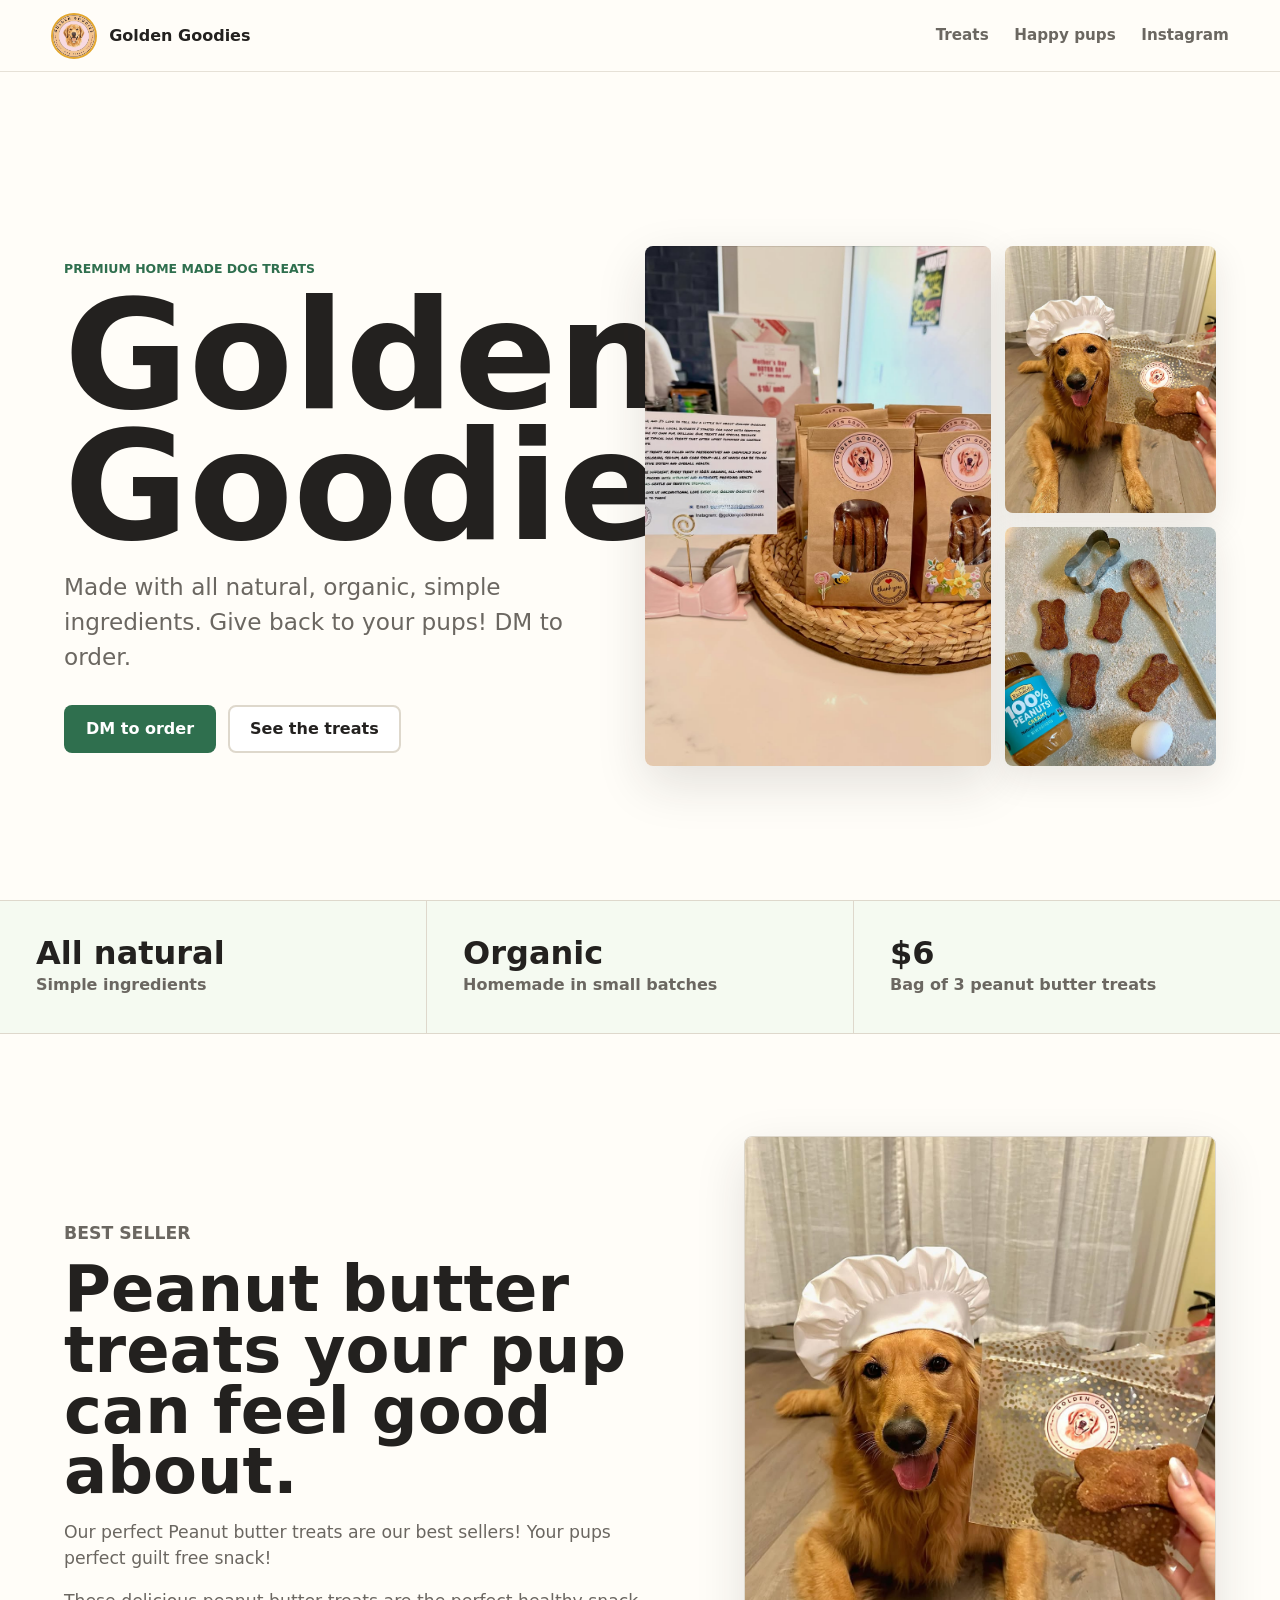
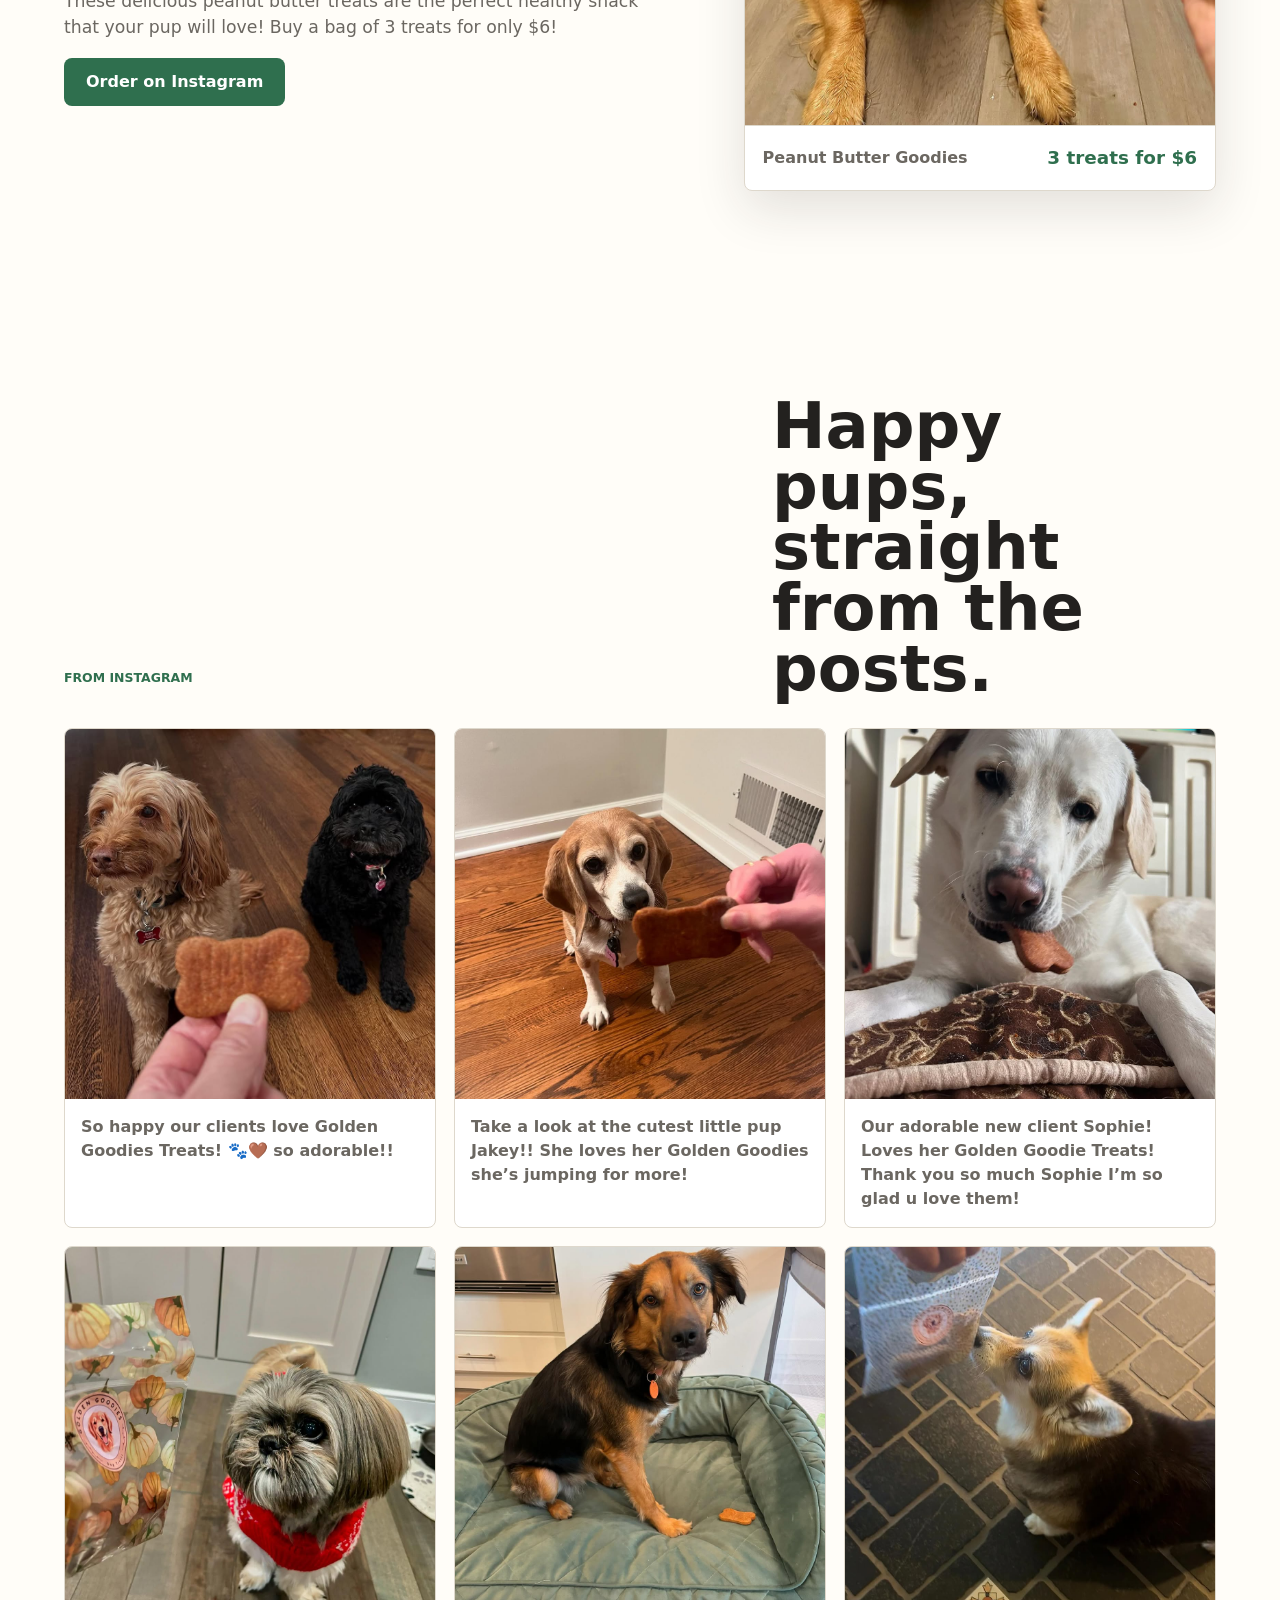
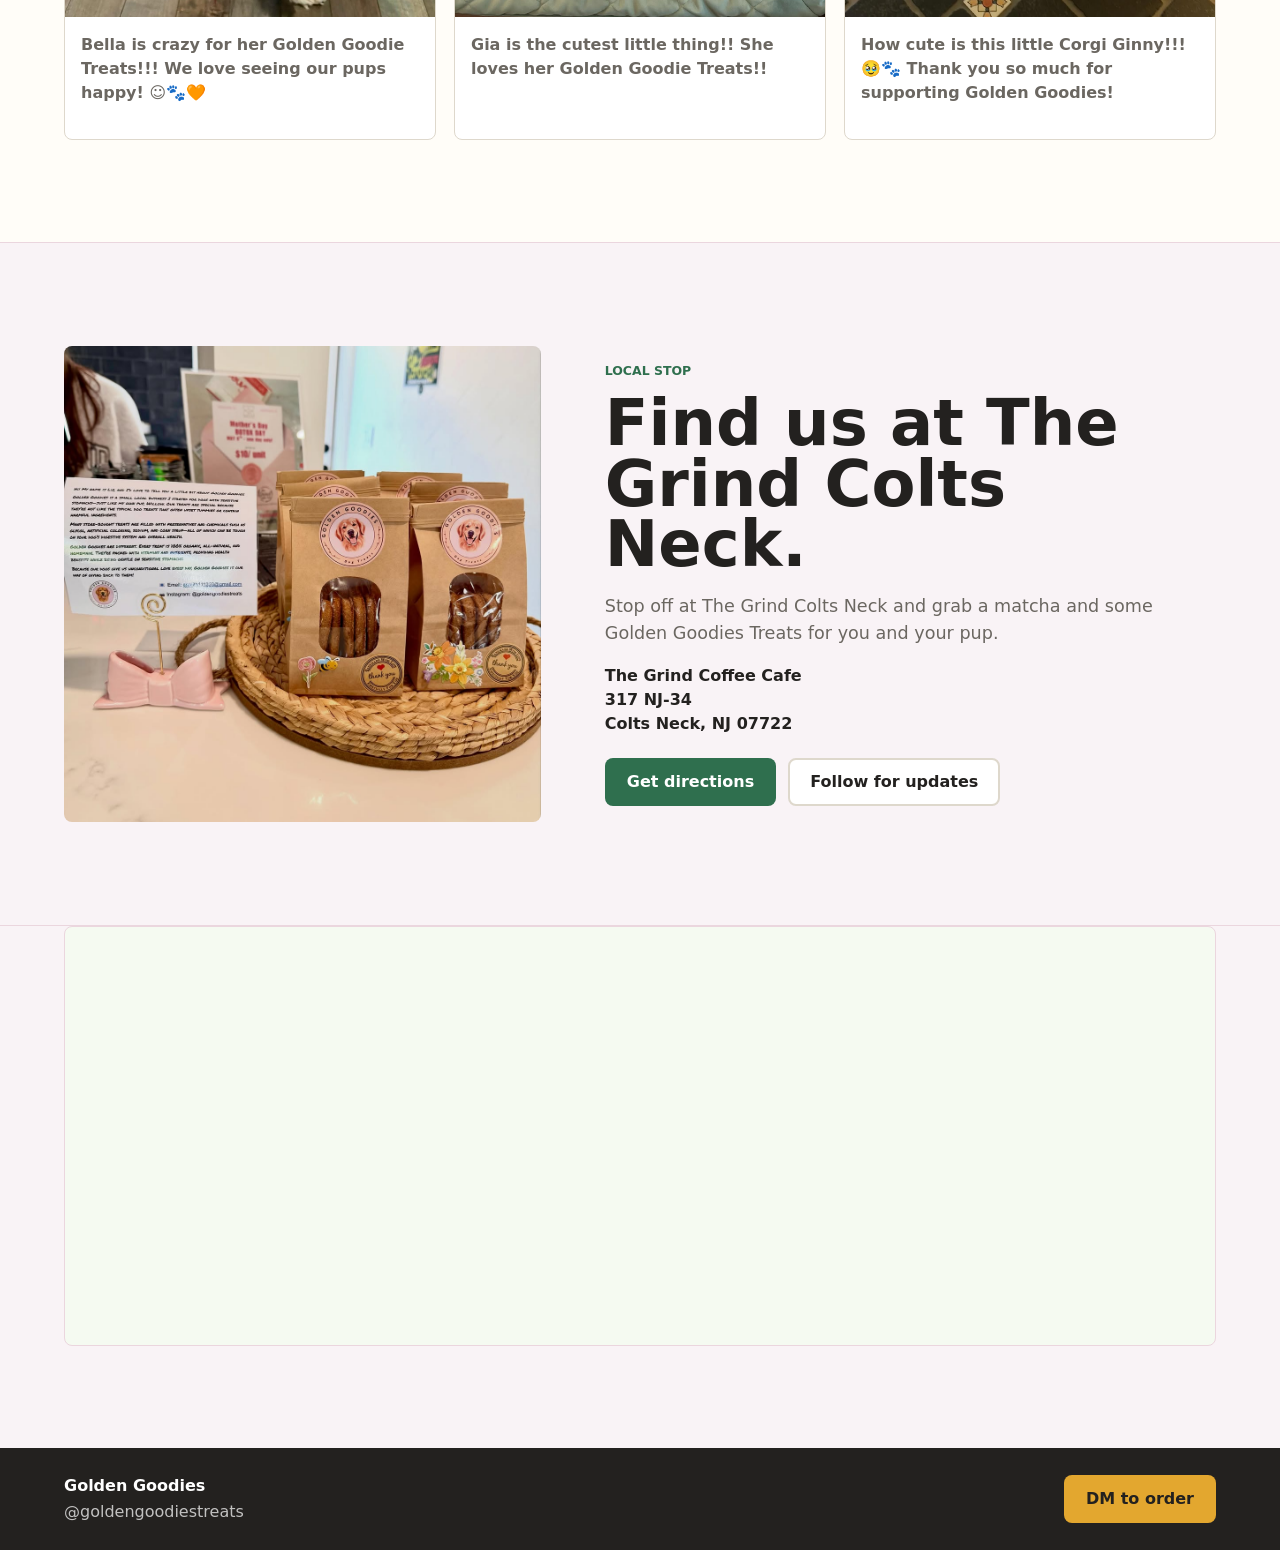
==== index.html @ 9c331c98 "Build Golden Goodies site" ====
<!doctype html>
<html lang="en">
  <head>
    <meta charset="utf-8">
    <meta name="viewport" content="width=device-width, initial-scale=1">
    <title>Golden Goodies Treats | Homemade Organic Dog Treats in Colts Neck, NJ</title>
    <meta
      name="description"
      content="Golden Goodies Treats makes premium homemade dog treats with all natural, organic, simple ingredients. Find peanut butter treats at The Grind Colts Neck or DM on Instagram to order."
    >
    <meta name="keywords" content="Golden Goodies Treats, dog treats Colts Neck, homemade dog treats, organic dog treats, peanut butter dog treats, all natural dog treats, The Grind Colts Neck">
    <meta name="author" content="Golden Goodies Treats">
    <meta name="robots" content="index, follow">
    <meta name="theme-color" content="#2f6f4e">
    <meta name="format-detection" content="telephone=no">
    <meta name="geo.region" content="US-NJ">
    <meta name="geo.placename" content="Colts Neck">
    <meta name="geo.position" content="40.2868;-74.1724">
    <meta name="ICBM" content="40.2868, -74.1724">
    <link rel="canonical" href="https://goldengoodiestreats.com/">
    <link rel="icon" href="assets/profile.jpg" type="image/jpeg">
    <link rel="apple-touch-icon" href="assets/profile.jpg">
    <link rel="manifest" href="site.webmanifest">
    <meta property="og:site_name" content="Golden Goodies Treats">
    <meta property="og:title" content="Golden Goodies Treats | Homemade Organic Dog Treats">
    <meta property="og:description" content="Premium homemade dog treats made with all natural, organic, simple ingredients. Available at The Grind Colts Neck and by Instagram DM.">
    <meta property="og:type" content="website">
    <meta property="og:url" content="https://goldengoodiestreats.com/">
    <meta property="og:image" content="https://goldengoodiestreats.com/assets/DYFASygjh98.jpg">
    <meta property="og:image:alt" content="Golden Goodies Treats at The Grind Colts Neck">
    <meta property="og:locale" content="en_US">
    <meta name="twitter:card" content="summary_large_image">
    <meta name="twitter:title" content="Golden Goodies Treats | Homemade Organic Dog Treats">
    <meta name="twitter:description" content="All natural homemade dog treats in Colts Neck, NJ. DM on Instagram to order.">
    <meta name="twitter:image" content="https://goldengoodiestreats.com/assets/DYFASygjh98.jpg">
    <meta name="twitter:image:alt" content="Golden Goodies Treats at The Grind Colts Neck">
    <link rel="preload" as="image" href="assets/DYFASygjh98.jpg">
    <link rel="stylesheet" href="styles.css">
    <script type="application/ld+json">
      {
        "@context": "https://schema.org",
        "@type": "Organization",
        "name": "Golden Goodies Treats",
        "alternateName": "Golden Goodies",
        "url": "https://goldengoodiestreats.com/",
        "logo": "https://goldengoodiestreats.com/assets/profile.jpg",
        "image": "https://goldengoodiestreats.com/assets/DYFASygjh98.jpg",
        "sameAs": [
          "https://www.instagram.com/goldengoodiestreats/"
        ],
        "description": "Premium homemade dog treats made with all natural, organic, simple ingredients.",
        "areaServed": {
          "@type": "Place",
          "name": "Colts Neck, New Jersey"
        },
        "makesOffer": {
          "@type": "Offer",
          "name": "Peanut Butter Goodies",
          "price": "6.00",
          "priceCurrency": "USD",
          "availability": "https://schema.org/InStock",
          "url": "https://www.instagram.com/goldengoodiestreats/",
          "itemOffered": {
            "@type": "Product",
            "name": "Peanut Butter Dog Treats",
            "description": "A bag of 3 homemade peanut butter dog treats.",
            "image": "https://goldengoodiestreats.com/assets/C_zQAcyOlPa.jpg",
            "brand": {
              "@type": "Brand",
              "name": "Golden Goodies Treats"
            }
          },
          "availableAtOrFrom": {
            "@type": "Place",
            "name": "The Grind Coffee Cafe",
            "address": {
              "@type": "PostalAddress",
              "streetAddress": "317 NJ-34",
              "addressLocality": "Colts Neck",
              "addressRegion": "NJ",
              "postalCode": "07722",
              "addressCountry": "US"
            }
          }
        }
      }
    </script>
  </head>
  <body>
    <header class="site-header" aria-label="Golden Goodies navigation">
      <a class="brand" href="#top" aria-label="Golden Goodies home">
        <img src="assets/profile.jpg" alt="Golden Goodies logo">
        <span>Golden Goodies</span>
      </a>
      <nav>
        <a href="#treats">Treats</a>
        <a href="#happy-pups">Happy pups</a>
        <a href="https://www.instagram.com/goldengoodiestreats/" target="_blank" rel="noopener">Instagram</a>
      </nav>
    </header>

    <main id="top">
      <section class="hero" aria-labelledby="hero-title">
        <div class="hero-copy">
          <p class="eyebrow">Premium Home Made Dog Treats</p>
          <h1 id="hero-title">Golden Goodies</h1>
          <p class="lead">
            Made with all natural, organic, simple ingredients. Give back to your pups! DM to order.
          </p>
          <div class="actions">
            <a class="button primary" href="https://ig.me/m/goldengoodiestreats" target="_blank" rel="noopener">
              DM to order
            </a>
            <a class="button secondary" href="#treats">See the treats</a>
          </div>
        </div>

        <div class="hero-media" aria-label="Golden Goodies treat photos">
          <img class="hero-main" src="assets/DYFASygjh98.jpg" alt="Golden Goodies treats at The Grind in Colts Neck">
          <div class="hero-stack">
            <img src="assets/C_zQAcyOlPa.jpg" alt="Peanut butter Golden Goodies treats in a bag">
            <img src="assets/C_0sTh5uCFX.jpg" alt="Golden Goodies peanut butter treats">
          </div>
        </div>
      </section>

      <section class="intro-band" aria-label="Golden Goodies highlights">
        <div>
          <strong>All natural</strong>
          <span>Simple ingredients</span>
        </div>
        <div>
          <strong>Organic</strong>
          <span>Homemade in small batches</span>
        </div>
        <div>
          <strong>$6</strong>
          <span>Bag of 3 peanut butter treats</span>
        </div>
      </section>

      <section class="section split" id="treats" aria-labelledby="treats-title">
        <div class="section-copy">
          <p class="eyebrow">Best seller</p>
          <h2 id="treats-title">Peanut butter treats your pup can feel good about.</h2>
          <p>
            Our perfect Peanut butter treats are our best sellers! Your pups perfect guilt free snack!
          </p>
          <p>
            These delicious peanut butter treats are the perfect healthy snack that your pup will love! Buy a bag of 3 treats for only $6!
          </p>
          <a class="button primary" href="https://ig.me/m/goldengoodiestreats" target="_blank" rel="noopener">
            Order on Instagram
          </a>
        </div>
        <div class="product-panel">
          <img src="assets/C_zQAcyOlPa.jpg" alt="Bag of Golden Goodies peanut butter treats">
          <div>
            <span>Peanut Butter Goodies</span>
            <strong>3 treats for $6</strong>
          </div>
        </div>
      </section>

      <section class="section" id="happy-pups" aria-labelledby="happy-pups-title">
        <div class="section-heading">
          <p class="eyebrow">From Instagram</p>
          <h2 id="happy-pups-title">Happy pups, straight from the posts.</h2>
        </div>

        <div class="post-grid">
          <article class="post-card">
            <a href="https://www.instagram.com/p/DDpuUNxS3dq/" target="_blank" rel="noopener">
              <img src="assets/DDpuUNxS3dq.jpg" alt="Dog enjoying Golden Goodies treats">
            </a>
            <p>So happy our clients love Golden Goodies Treats! 🐾🤎 so adorable!!</p>
          </article>
          <article class="post-card">
            <a href="https://www.instagram.com/p/DCnMmo4SSd8/" target="_blank" rel="noopener">
              <img src="assets/DCnMmo4SSd8.jpg" alt="Jakey with Golden Goodies treats">
            </a>
            <p>Take a look at the cutest little pup Jakey!! She loves her Golden Goodies she’s jumping for more!</p>
          </article>
          <article class="post-card">
            <a href="https://www.instagram.com/p/DCfHhuOyurx/" target="_blank" rel="noopener">
              <img src="assets/DCfHhuOyurx.jpg" alt="Sophie with Golden Goodies treats">
            </a>
            <p>Our adorable new client Sophie! Loves her Golden Goodie Treats! Thank you so much Sophie I’m so glad u love them!</p>
          </article>
          <article class="post-card">
            <a href="https://www.instagram.com/p/DBufzpTyW3J/" target="_blank" rel="noopener">
              <img src="assets/DBufzpTyW3J.jpg" alt="Bella enjoying Golden Goodies treats">
            </a>
            <p>Bella is crazy for her Golden Goodie Treats!!! We love seeing our pups happy! ☺️🐾🧡</p>
          </article>
          <article class="post-card">
            <a href="https://www.instagram.com/p/DBrrVJAyPFo/" target="_blank" rel="noopener">
              <img src="assets/DBrrVJAyPFo.jpg" alt="Gia with Golden Goodies treats">
            </a>
            <p>Gia is the cutest little thing!! She loves her Golden Goodie Treats!!</p>
          </article>
          <article class="post-card">
            <a href="https://www.instagram.com/p/DAcCas6S9E9/" target="_blank" rel="noopener">
              <img src="assets/DAcCas6S9E9.jpg" alt="Corgi Ginny with Golden Goodies treats">
            </a>
            <p>How cute is this little Corgi Ginny!!!🥹🐾 Thank you so much for supporting Golden Goodies!</p>
          </article>
        </div>
      </section>

      <section class="section pickup" aria-labelledby="pickup-title">
        <img src="assets/DYFASygjh98.jpg" alt="Golden Goodies treats available near matcha drinks">
        <div>
          <p class="eyebrow">Local stop</p>
          <h2 id="pickup-title">Find us at The Grind Colts Neck.</h2>
          <p>
            Stop off at The Grind Colts Neck and grab a matcha and some Golden Goodies Treats for you and your pup.
          </p>
          <address>
            The Grind Coffee Cafe<br>
            317 NJ-34<br>
            Colts Neck, NJ 07722
          </address>
          <div class="actions">
            <a class="button primary" href="https://www.google.com/maps/search/?api=1&query=The%20Grind%20Coffee%20Cafe%20317%20NJ-34%20Colts%20Neck%20NJ%2007722" target="_blank" rel="noopener">
              Get directions
            </a>
            <a class="button secondary" href="https://www.instagram.com/goldengoodiestreats/" target="_blank" rel="noopener">
              Follow for updates
            </a>
          </div>
        </div>
      </section>

      <section class="map-section" aria-label="Map to The Grind Colts Neck">
        <iframe
          title="Google Map showing The Grind Coffee Cafe in Colts Neck"
          src="https://www.google.com/maps?q=The%20Grind%20Coffee%20Cafe%2C%20317%20NJ-34%2C%20Colts%20Neck%2C%20NJ%2007722&output=embed"
          loading="lazy"
          referrerpolicy="no-referrer-when-downgrade"
          allowfullscreen>
        </iframe>
      </section>
    </main>

    <footer class="site-footer">
      <div>
        <strong>Golden Goodies</strong>
        <span>@goldengoodiestreats</span>
      </div>
      <a class="button primary" href="https://ig.me/m/goldengoodiestreats" target="_blank" rel="noopener">
        DM to order
      </a>
    </footer>
  </body>
</html>
---- styles.css ----
:root {
  color-scheme: light;
  --ink: #23211f;
  --muted: #6b6761;
  --paper: #fffdf8;
  --wash: #f5faf1;
  --leaf: #2f6f4e;
  --leaf-dark: #214d38;
  --honey: #e3a72f;
  --berry: #c55567;
  --line: #ded8cc;
  --shadow: 0 18px 50px rgba(35, 33, 31, 0.13);
}

* {
  box-sizing: border-box;
}

html {
  scroll-behavior: smooth;
}

body {
  margin: 0;
  background: var(--paper);
  color: var(--ink);
  font-family: Inter, ui-sans-serif, system-ui, -apple-system, BlinkMacSystemFont, "Segoe UI", sans-serif;
  line-height: 1.5;
}

img {
  display: block;
  max-width: 100%;
}

a {
  color: inherit;
}

.site-header {
  position: sticky;
  top: 0;
  z-index: 20;
  display: flex;
  align-items: center;
  justify-content: space-between;
  min-height: 72px;
  padding: 12px clamp(18px, 4vw, 56px);
  background: rgba(255, 253, 248, 0.92);
  border-bottom: 1px solid rgba(222, 216, 204, 0.75);
  backdrop-filter: blur(16px);
}

.brand {
  display: inline-flex;
  align-items: center;
  gap: 12px;
  text-decoration: none;
  font-weight: 800;
}

.brand img {
  width: 46px;
  height: 46px;
  border: 2px solid var(--honey);
  border-radius: 50%;
  object-fit: cover;
}

nav {
  display: flex;
  align-items: center;
  gap: clamp(12px, 2vw, 28px);
  color: var(--muted);
  font-size: 0.95rem;
  font-weight: 700;
}

nav a {
  text-decoration: none;
}

nav a:hover,
nav a:focus-visible {
  color: var(--leaf);
}

.hero {
  display: grid;
  grid-template-columns: minmax(0, 0.95fr) minmax(320px, 1.05fr);
  gap: clamp(28px, 5vw, 72px);
  align-items: center;
  min-height: calc(100svh - 72px);
  padding: clamp(34px, 6vw, 78px) clamp(18px, 5vw, 72px) 36px;
  overflow: hidden;
}

.hero-copy {
  max-width: 690px;
}

.eyebrow {
  margin: 0 0 12px;
  color: var(--leaf);
  font-size: 0.78rem;
  font-weight: 900;
  letter-spacing: 0;
  text-transform: uppercase;
}

h1,
h2,
p {
  margin-top: 0;
}

h1 {
  max-width: 12ch;
  margin-bottom: 18px;
  font-size: clamp(4rem, 12vw, 9.5rem);
  line-height: 0.86;
  letter-spacing: 0;
}

h2 {
  margin-bottom: 18px;
  font-size: clamp(2rem, 5vw, 4.5rem);
  line-height: 0.95;
  letter-spacing: 0;
}

.lead {
  max-width: 610px;
  margin-bottom: 30px;
  color: var(--muted);
  font-size: clamp(1.1rem, 2vw, 1.45rem);
}

.actions {
  display: flex;
  flex-wrap: wrap;
  gap: 12px;
}

.button {
  display: inline-flex;
  align-items: center;
  justify-content: center;
  min-height: 48px;
  padding: 0 20px;
  border: 2px solid transparent;
  border-radius: 8px;
  font-weight: 850;
  text-decoration: none;
  transition: transform 160ms ease, border-color 160ms ease, background-color 160ms ease;
}

.button:hover,
.button:focus-visible {
  transform: translateY(-1px);
}

.button.primary {
  background: var(--leaf);
  color: #fff;
}

.button.primary:hover,
.button.primary:focus-visible {
  background: var(--leaf-dark);
}

.button.secondary {
  background: #fff;
  border-color: var(--line);
  color: var(--ink);
}

.button.secondary:hover,
.button.secondary:focus-visible {
  border-color: var(--honey);
}

.hero-media {
  display: grid;
  grid-template-columns: minmax(210px, 1.15fr) minmax(118px, 0.7fr);
  gap: 14px;
  align-items: stretch;
  min-height: 520px;
}

.hero-media img,
.product-panel img,
.post-card img,
.pickup img {
  width: 100%;
  height: 100%;
  object-fit: cover;
}

.hero-main {
  border-radius: 8px;
  box-shadow: var(--shadow);
}

.hero-stack {
  display: grid;
  gap: 14px;
}

.hero-stack img {
  border-radius: 8px;
  box-shadow: 0 12px 35px rgba(35, 33, 31, 0.1);
}

.intro-band {
  display: grid;
  grid-template-columns: repeat(3, 1fr);
  gap: 1px;
  background: var(--line);
  border-top: 1px solid var(--line);
  border-bottom: 1px solid var(--line);
}

.intro-band div {
  min-height: 116px;
  padding: clamp(22px, 4vw, 36px);
  background: var(--wash);
}

.intro-band strong {
  display: block;
  margin-bottom: 4px;
  font-size: clamp(1.35rem, 3vw, 2rem);
  line-height: 1;
}

.intro-band span {
  color: var(--muted);
  font-weight: 700;
}

.section {
  padding: clamp(60px, 8vw, 104px) clamp(18px, 5vw, 72px);
}

.split {
  display: grid;
  grid-template-columns: minmax(0, 0.92fr) minmax(280px, 0.72fr);
  gap: clamp(28px, 6vw, 76px);
  align-items: center;
}

.section-copy {
  max-width: 720px;
}

.section-copy p {
  max-width: 600px;
  color: var(--muted);
  font-size: 1.08rem;
}

.product-panel {
  overflow: hidden;
  border: 1px solid var(--line);
  border-radius: 8px;
  background: #fff;
  box-shadow: var(--shadow);
}

.product-panel img {
  aspect-ratio: 4 / 5;
}

.product-panel div {
  display: flex;
  align-items: center;
  justify-content: space-between;
  gap: 14px;
  padding: 18px;
  border-top: 1px solid var(--line);
}

.product-panel span {
  color: var(--muted);
  font-weight: 750;
}

.product-panel strong {
  color: var(--leaf);
  font-size: 1.15rem;
}

.section-heading {
  display: grid;
  grid-template-columns: minmax(0, 680px) minmax(160px, 1fr);
  gap: 28px;
  align-items: end;
  margin-bottom: 28px;
}

.section-heading h2 {
  margin-bottom: 0;
}

.post-grid {
  display: grid;
  grid-template-columns: repeat(3, minmax(0, 1fr));
  gap: 18px;
}

.post-card {
  overflow: hidden;
  min-width: 0;
  background: #fff;
  border: 1px solid var(--line);
  border-radius: 8px;
}

.post-card a {
  display: block;
  aspect-ratio: 1 / 1;
  background: var(--wash);
}

.post-card p {
  min-height: 122px;
  margin: 0;
  padding: 16px;
  color: var(--muted);
  font-weight: 700;
}

.pickup {
  display: grid;
  grid-template-columns: minmax(260px, 0.78fr) minmax(0, 1fr);
  gap: clamp(24px, 5vw, 64px);
  align-items: center;
  background: #f9f3f6;
  border-top: 1px solid #ebd6de;
  border-bottom: 1px solid #ebd6de;
}

.pickup > img {
  aspect-ratio: 1 / 1;
  border-radius: 8px;
}

.pickup p:not(.eyebrow) {
  max-width: 640px;
  color: var(--muted);
  font-size: 1.1rem;
}

.pickup address {
  margin: 0 0 22px;
  color: var(--ink);
  font-style: normal;
  font-weight: 800;
}

.map-section {
  padding: 0 clamp(18px, 5vw, 72px) clamp(60px, 8vw, 104px);
  background: #f9f3f6;
}

.map-section iframe {
  display: block;
  width: 100%;
  min-height: 420px;
  border: 1px solid #ebd6de;
  border-radius: 8px;
  background: var(--wash);
}

.site-footer {
  display: flex;
  align-items: center;
  justify-content: space-between;
  gap: 20px;
  padding: 26px clamp(18px, 5vw, 72px);
  background: var(--ink);
  color: #fff;
}

.site-footer div {
  display: grid;
  gap: 2px;
}

.site-footer span {
  color: rgba(255, 255, 255, 0.72);
}

.site-footer .button.primary {
  background: var(--honey);
  color: var(--ink);
}

@media (max-width: 900px) {
  .site-header {
    position: static;
  }

  nav {
    display: none;
  }

  .hero,
  .split,
  .pickup {
    grid-template-columns: 1fr;
  }

  .hero {
    min-height: auto;
  }

  .hero-media {
    min-height: 420px;
  }

  .intro-band,
  .post-grid {
    grid-template-columns: 1fr;
  }

  .section-heading {
    grid-template-columns: 1fr;
  }

  .post-card p {
    min-height: auto;
  }
}

@media (max-width: 560px) {
  .brand span {
    max-width: 150px;
    line-height: 1.05;
  }

  h1 {
    font-size: clamp(3.4rem, 21vw, 5.7rem);
  }

  h2 {
    font-size: clamp(2rem, 12vw, 3.35rem);
  }

  .button {
    width: 100%;
  }

  .hero-media {
    grid-template-columns: 1fr;
    min-height: auto;
  }

  .hero-main,
  .hero-stack img {
    aspect-ratio: 1 / 1;
  }

  .site-footer {
    align-items: stretch;
    flex-direction: column;
  }
}
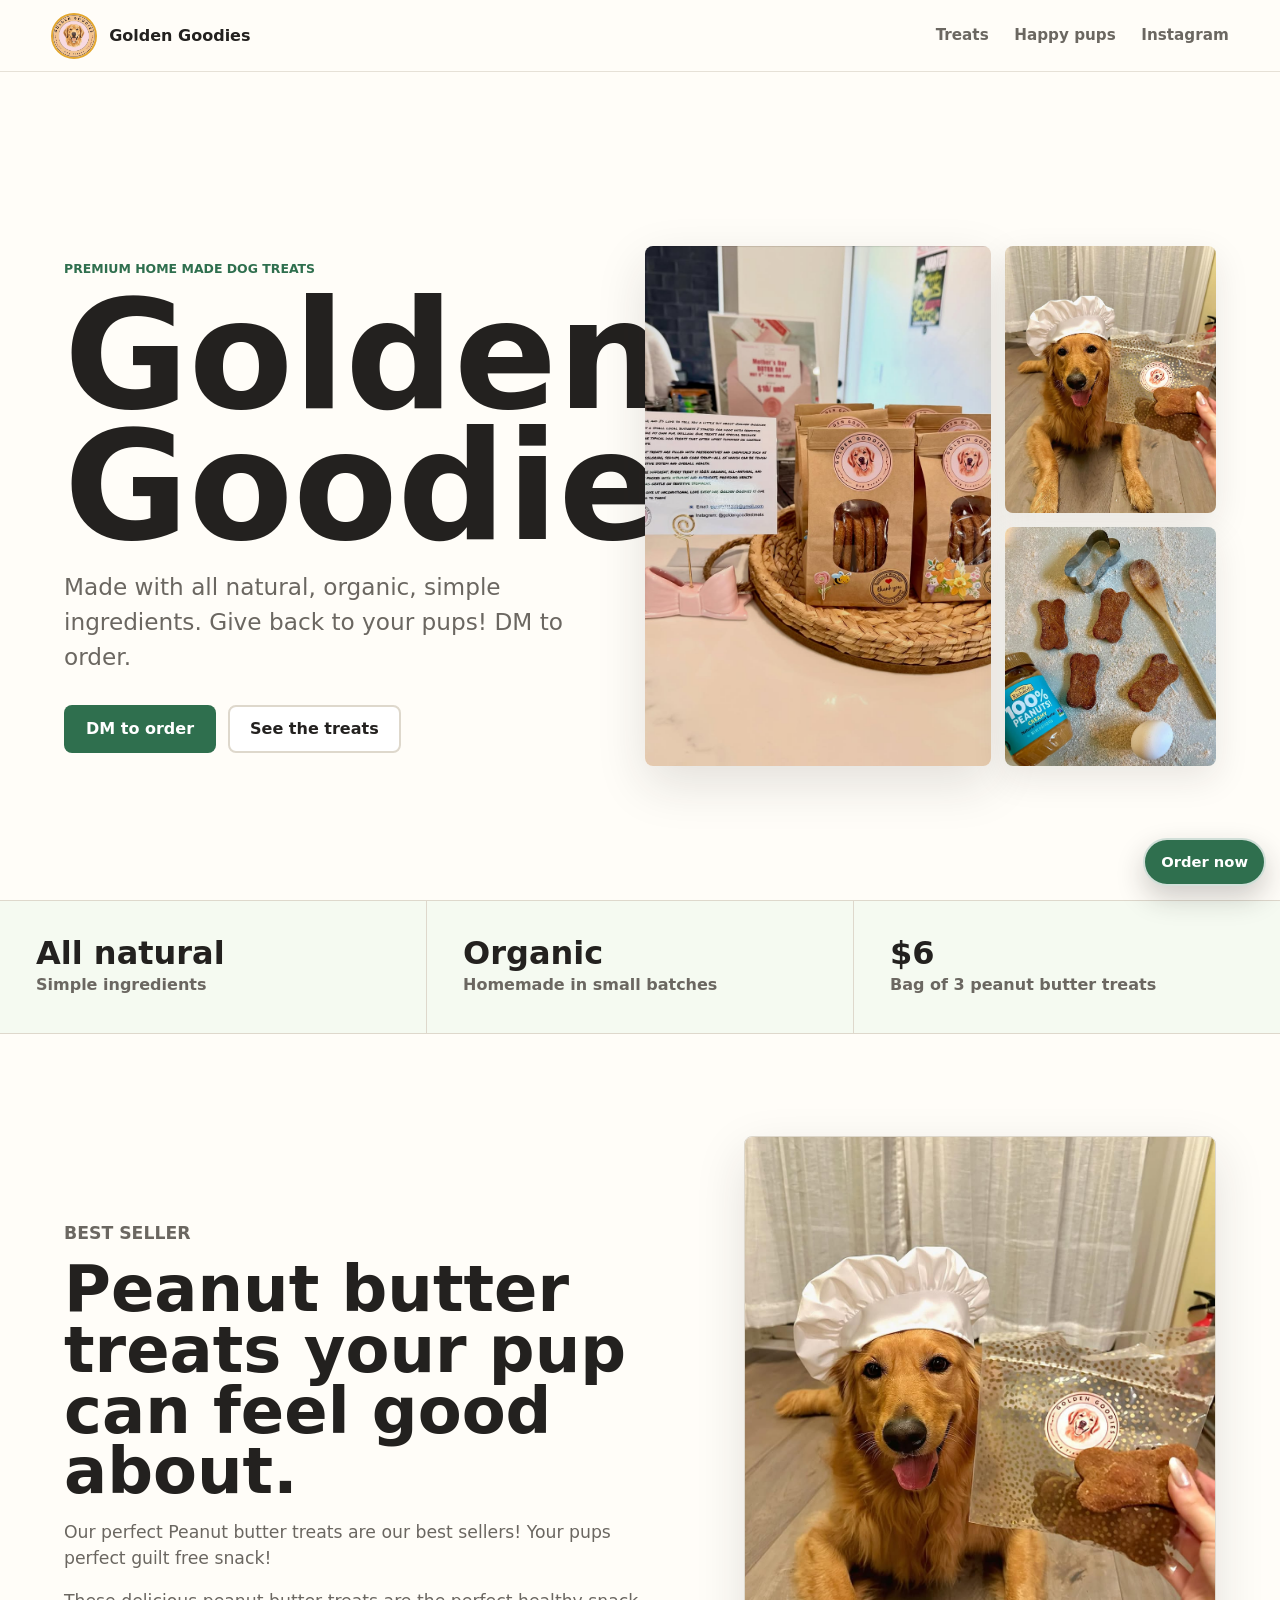
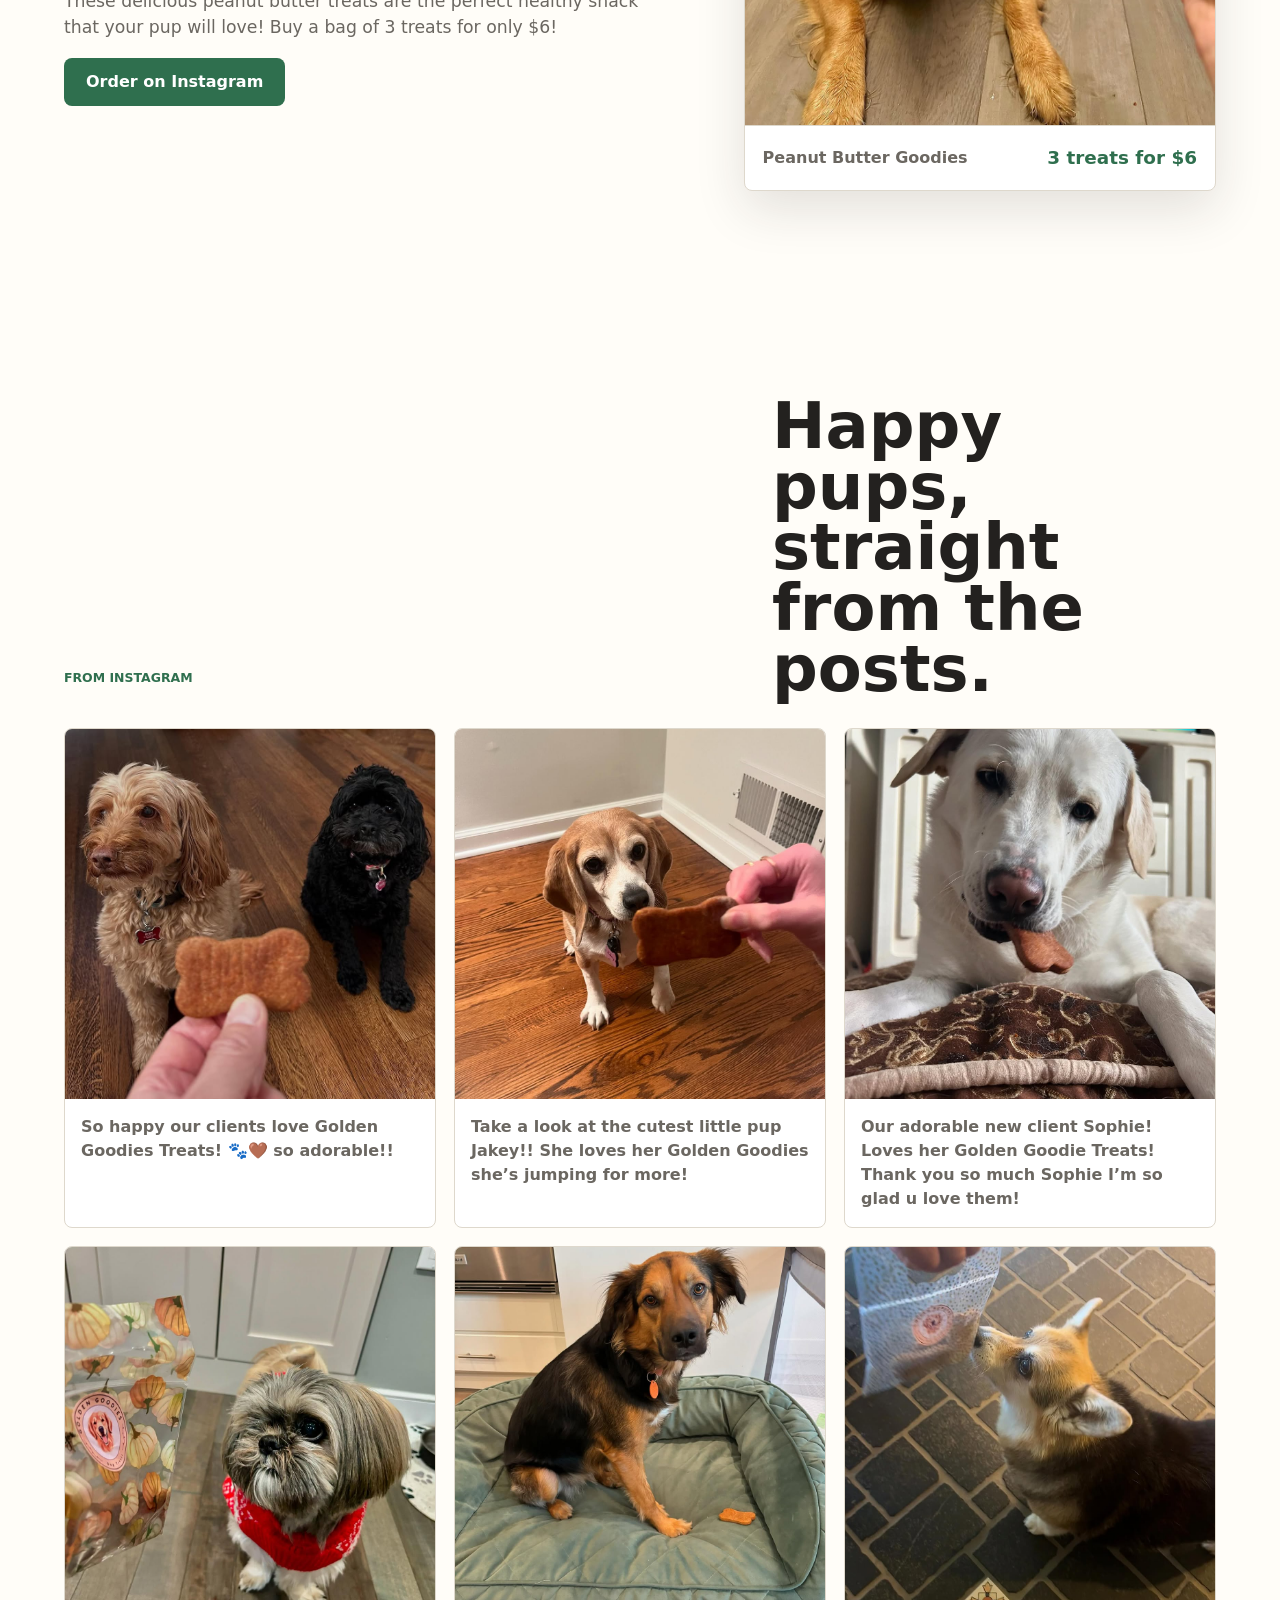
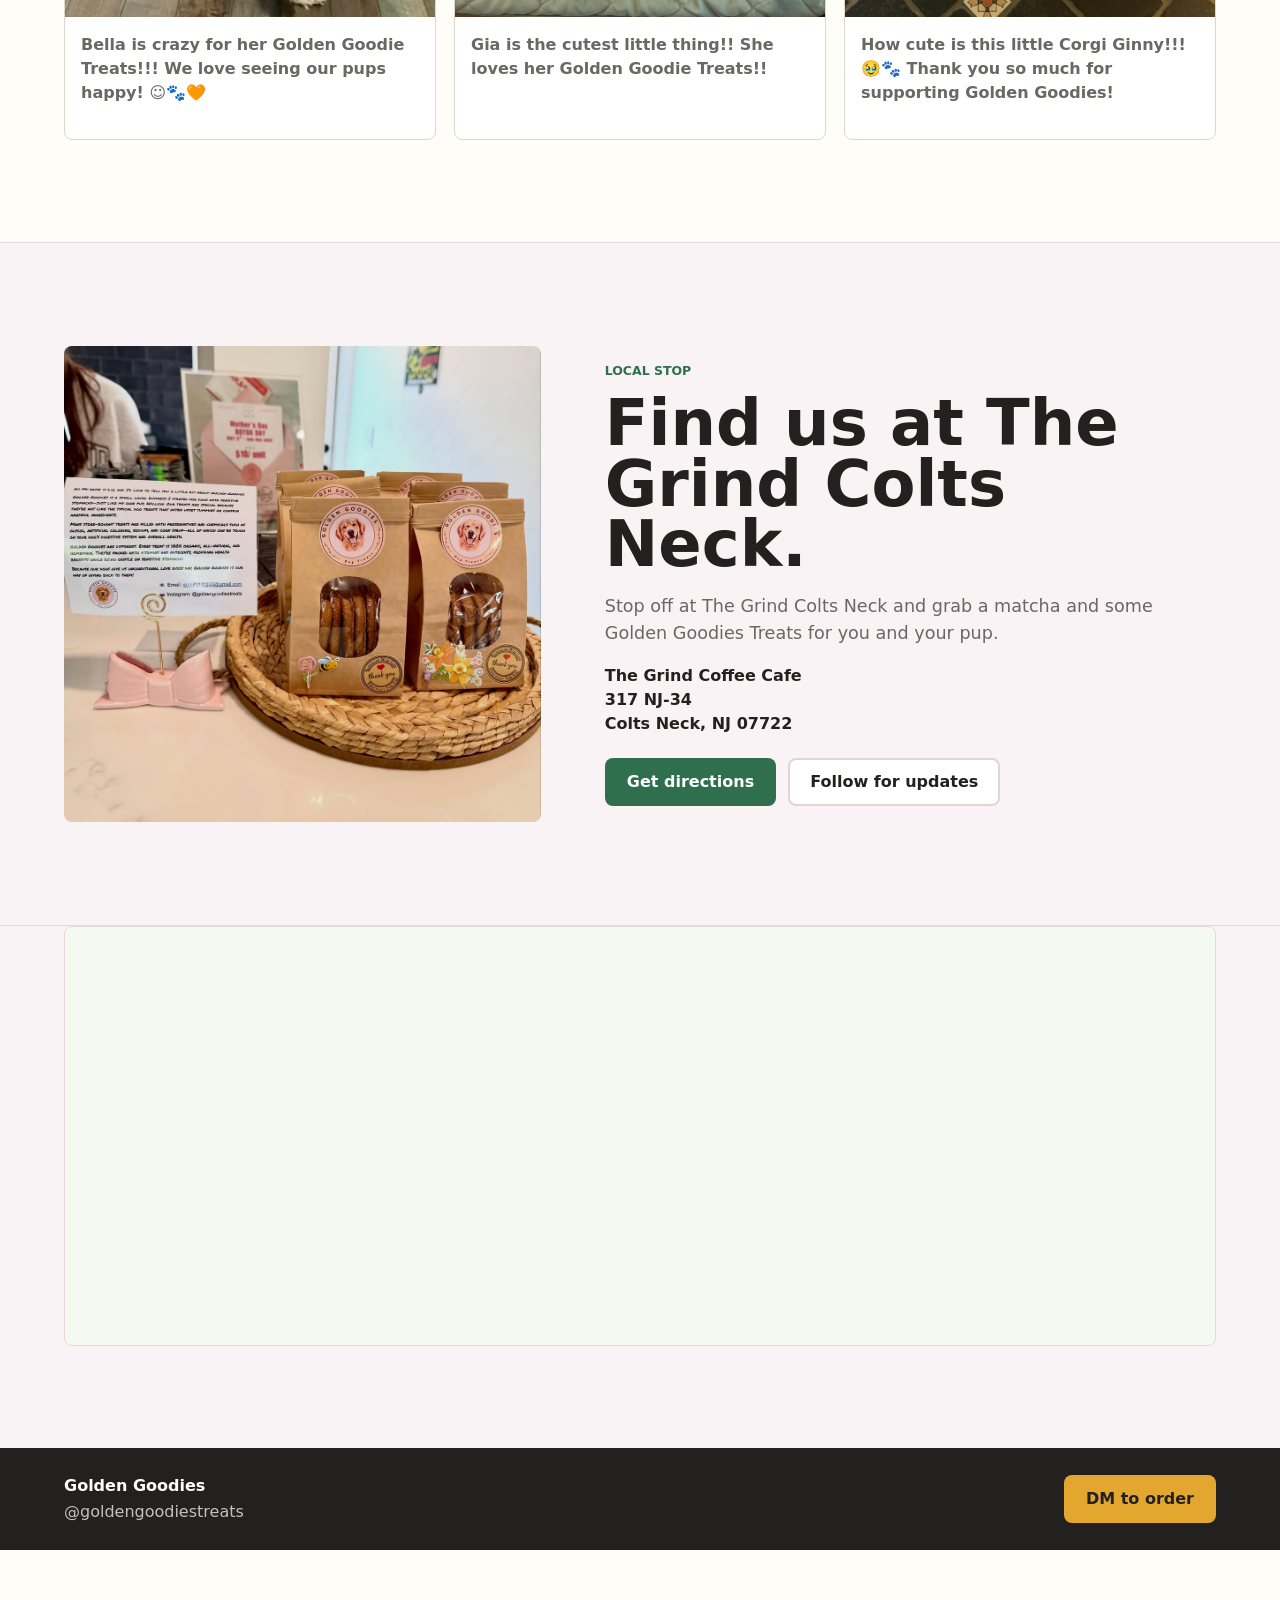
==== commit 3b670d54: "Optimize mobile ordering" ====
--- a/index.html
+++ b/index.html
@@ -12,7 +12,13 @@
     <meta name="author" content="Golden Goodies Treats">
     <meta name="robots" content="index, follow">
     <meta name="theme-color" content="#2f6f4e">
+    <meta name="application-name" content="Golden Goodies Treats">
+    <meta name="apple-mobile-web-app-title" content="Golden Goodies">
+    <meta name="msapplication-TileColor" content="#2f6f4e">
     <meta name="format-detection" content="telephone=no">
+    <meta itemprop="name" content="Golden Goodies Treats">
+    <meta itemprop="description" content="Premium homemade dog treats made with all natural, organic, simple ingredients.">
+    <meta itemprop="image" content="https://goldengoodiestreats.com/assets/social-preview.jpg">
     <meta name="geo.region" content="US-NJ">
     <meta name="geo.placename" content="Colts Neck">
     <meta name="geo.position" content="40.2868;-74.1724">
@@ -20,20 +26,27 @@
     <link rel="canonical" href="https://goldengoodiestreats.com/">
     <link rel="icon" href="assets/profile.jpg" type="image/jpeg">
     <link rel="apple-touch-icon" href="assets/profile.jpg">
+    <link rel="image_src" href="https://goldengoodiestreats.com/assets/social-preview.jpg">
     <link rel="manifest" href="site.webmanifest">
     <meta property="og:site_name" content="Golden Goodies Treats">
     <meta property="og:title" content="Golden Goodies Treats | Homemade Organic Dog Treats">
     <meta property="og:description" content="Premium homemade dog treats made with all natural, organic, simple ingredients. Available at The Grind Colts Neck and by Instagram DM.">
     <meta property="og:type" content="website">
     <meta property="og:url" content="https://goldengoodiestreats.com/">
-    <meta property="og:image" content="https://goldengoodiestreats.com/assets/DYFASygjh98.jpg">
-    <meta property="og:image:alt" content="Golden Goodies Treats at The Grind Colts Neck">
+    <meta property="og:image" content="https://goldengoodiestreats.com/assets/social-preview.jpg">
+    <meta property="og:image:secure_url" content="https://goldengoodiestreats.com/assets/social-preview.jpg">
+    <meta property="og:image:type" content="image/jpeg">
+    <meta property="og:image:width" content="1200">
+    <meta property="og:image:height" content="630">
+    <meta property="og:image:alt" content="Golden Goodies Treats homemade dog treat bags">
     <meta property="og:locale" content="en_US">
     <meta name="twitter:card" content="summary_large_image">
     <meta name="twitter:title" content="Golden Goodies Treats | Homemade Organic Dog Treats">
     <meta name="twitter:description" content="All natural homemade dog treats in Colts Neck, NJ. DM on Instagram to order.">
-    <meta name="twitter:image" content="https://goldengoodiestreats.com/assets/DYFASygjh98.jpg">
-    <meta name="twitter:image:alt" content="Golden Goodies Treats at The Grind Colts Neck">
+    <meta name="twitter:image" content="https://goldengoodiestreats.com/assets/social-preview.jpg">
+    <meta name="twitter:image:alt" content="Golden Goodies Treats homemade dog treat bags">
+    <meta name="twitter:domain" content="goldengoodiestreats.com">
+    <meta name="twitter:url" content="https://goldengoodiestreats.com/">
     <link rel="preload" as="image" href="assets/DYFASygjh98.jpg">
     <link rel="stylesheet" href="styles.css">
     <script type="application/ld+json">
@@ -44,7 +57,7 @@
         "alternateName": "Golden Goodies",
         "url": "https://goldengoodiestreats.com/",
         "logo": "https://goldengoodiestreats.com/assets/profile.jpg",
-        "image": "https://goldengoodiestreats.com/assets/DYFASygjh98.jpg",
+        "image": "https://goldengoodiestreats.com/assets/social-preview.jpg",
         "sameAs": [
           "https://www.instagram.com/goldengoodiestreats/"
         ],
@@ -252,5 +265,9 @@
         DM to order
       </a>
     </footer>
+
+    <a class="floating-order" href="https://ig.me/m/goldengoodiestreats" target="_blank" rel="noopener" aria-label="Order Golden Goodies treats on Instagram">
+      Order now
+    </a>
   </body>
 </html>
--- a/styles.css
+++ b/styles.css
@@ -22,10 +22,12 @@
 
 body {
   margin: 0;
+  padding-bottom: 88px;
   background: var(--paper);
   color: var(--ink);
   font-family: Inter, ui-sans-serif, system-ui, -apple-system, BlinkMacSystemFont, "Segoe UI", sans-serif;
   line-height: 1.5;
+  -webkit-text-size-adjust: 100%;
 }
 
 img {
@@ -398,9 +400,41 @@
   color: var(--ink);
 }
 
+.floating-order {
+  position: fixed;
+  right: max(14px, env(safe-area-inset-right));
+  bottom: max(14px, env(safe-area-inset-bottom));
+  z-index: 50;
+  display: inline-flex;
+  align-items: center;
+  justify-content: center;
+  min-height: 48px;
+  padding: 0 16px;
+  border: 2px solid rgba(255, 255, 255, 0.78);
+  border-radius: 999px;
+  background: var(--leaf);
+  box-shadow: 0 12px 28px rgba(35, 33, 31, 0.22);
+  color: #fff;
+  font-size: 0.92rem;
+  font-weight: 900;
+  line-height: 1;
+  text-decoration: none;
+}
+
+.floating-order:hover,
+.floating-order:focus-visible {
+  background: var(--leaf-dark);
+}
+
 @media (max-width: 900px) {
   .site-header {
-    position: static;
+    min-height: 64px;
+    padding: 10px 16px;
+  }
+
+  .brand img {
+    width: 42px;
+    height: 42px;
   }
 
   nav {
@@ -415,6 +449,7 @@
 
   .hero {
     min-height: auto;
+    padding-top: 30px;
   }
 
   .hero-media {
@@ -436,6 +471,14 @@
 }
 
 @media (max-width: 560px) {
+  body {
+    padding-bottom: 82px;
+  }
+
+  .site-header {
+    position: sticky;
+  }
+
   .brand span {
     max-width: 150px;
     line-height: 1.05;
@@ -449,8 +492,49 @@
     font-size: clamp(2rem, 12vw, 3.35rem);
   }
 
+  .lead {
+    margin-bottom: 22px;
+    font-size: 1.08rem;
+  }
+
+  .hero {
+    padding: 24px 16px 28px;
+  }
+
+  .section {
+    padding: 48px 16px;
+  }
+
+  .intro-band div {
+    min-height: 92px;
+    padding: 20px 16px;
+  }
+
   .button {
     width: 100%;
+  }
+
+  .product-panel div {
+    align-items: flex-start;
+    flex-direction: column;
+    gap: 4px;
+  }
+
+  .post-grid {
+    gap: 14px;
+  }
+
+  .post-card p {
+    padding: 14px;
+    font-size: 0.95rem;
+  }
+
+  .map-section {
+    padding: 0 16px 48px;
+  }
+
+  .map-section iframe {
+    min-height: 330px;
   }
 
   .hero-media {
@@ -467,4 +551,12 @@
     align-items: stretch;
     flex-direction: column;
   }
-}
+
+  .floating-order {
+    right: max(12px, env(safe-area-inset-right));
+    bottom: max(12px, env(safe-area-inset-bottom));
+    min-height: 46px;
+    padding: 0 14px;
+    font-size: 0.88rem;
+  }
+}
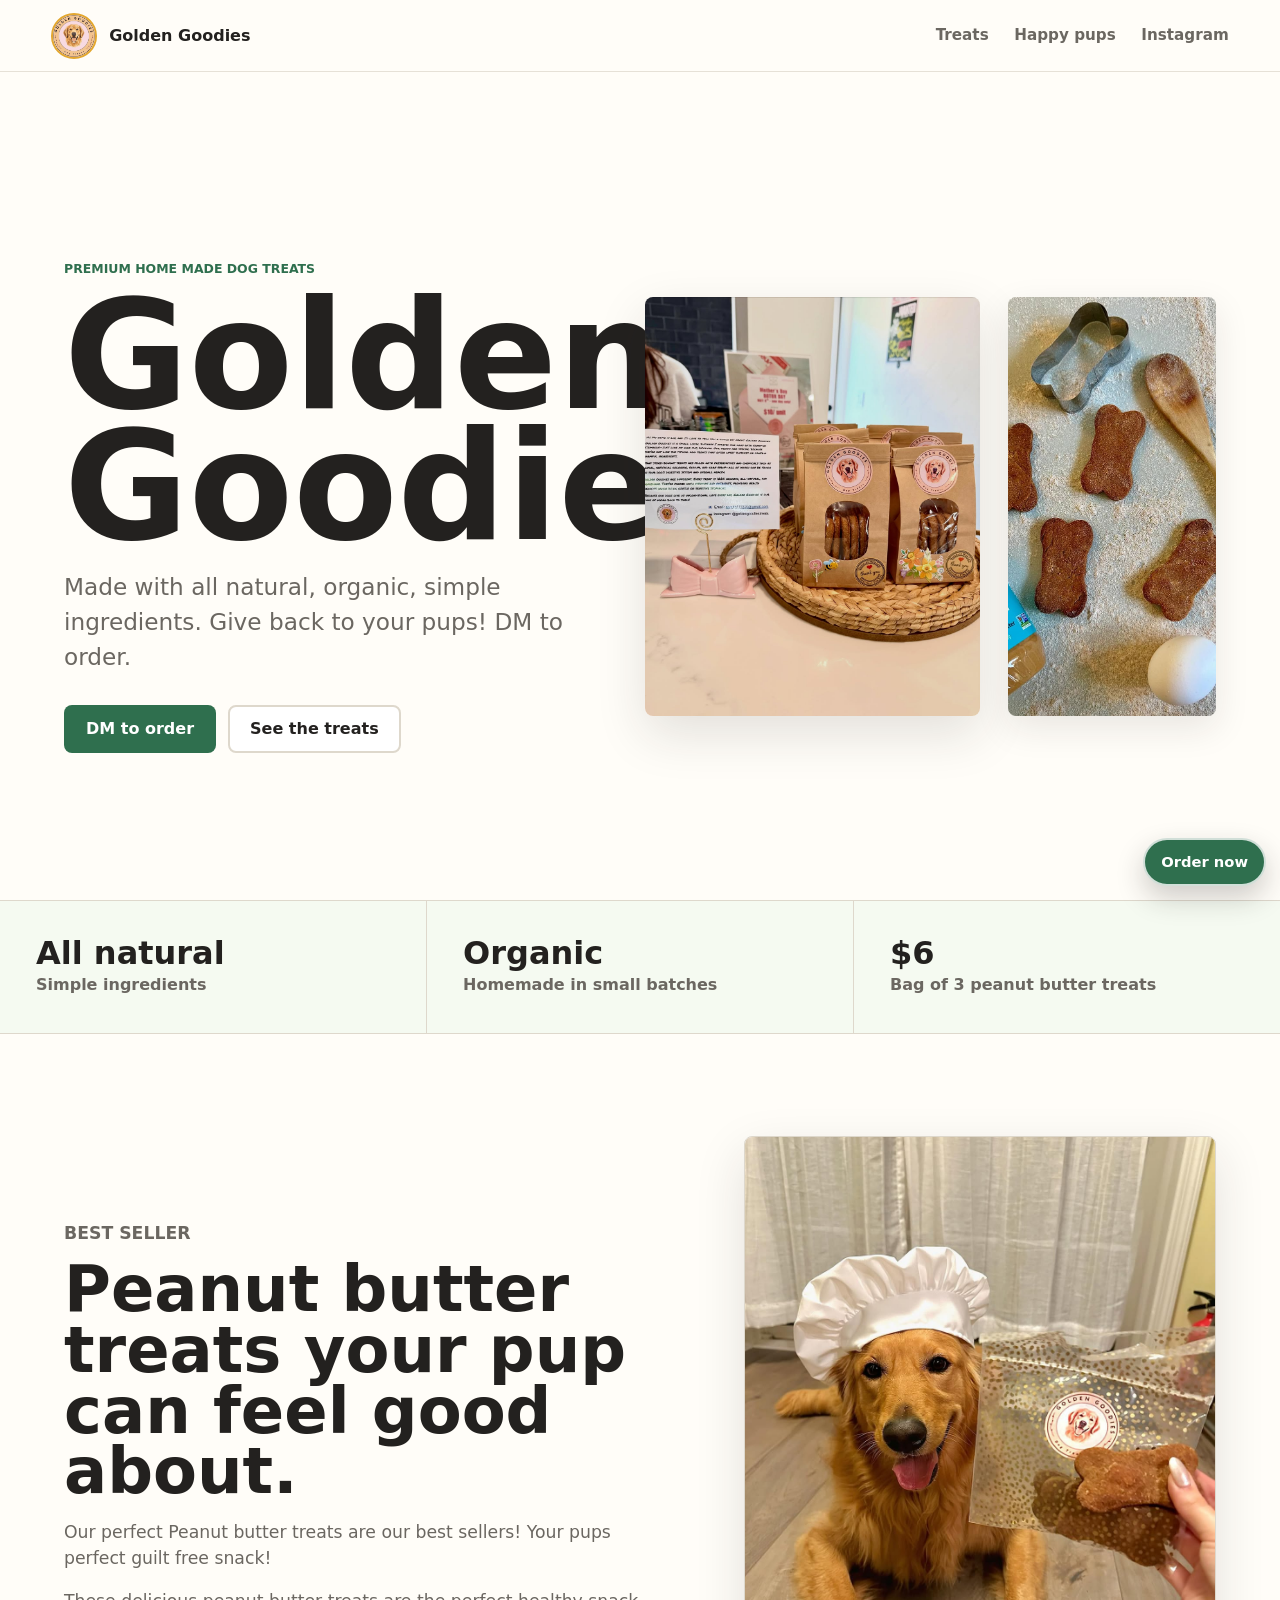
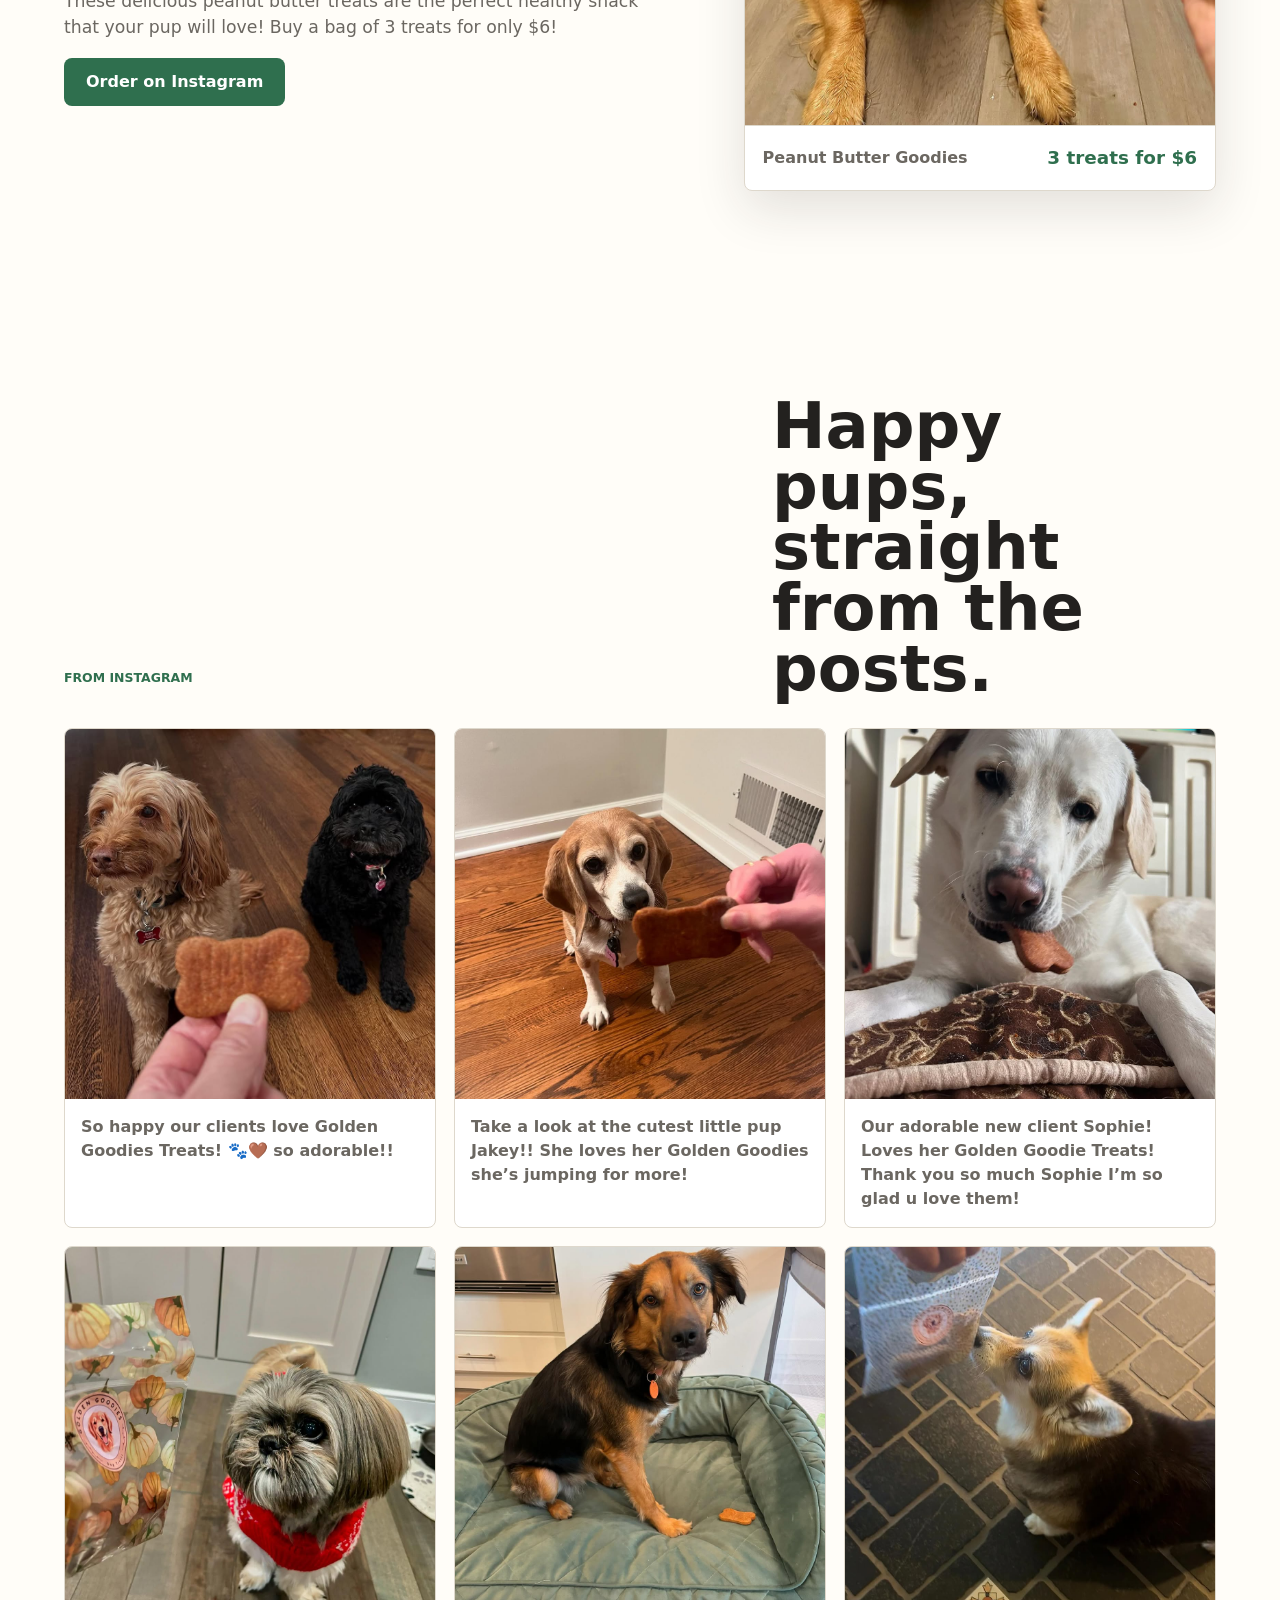
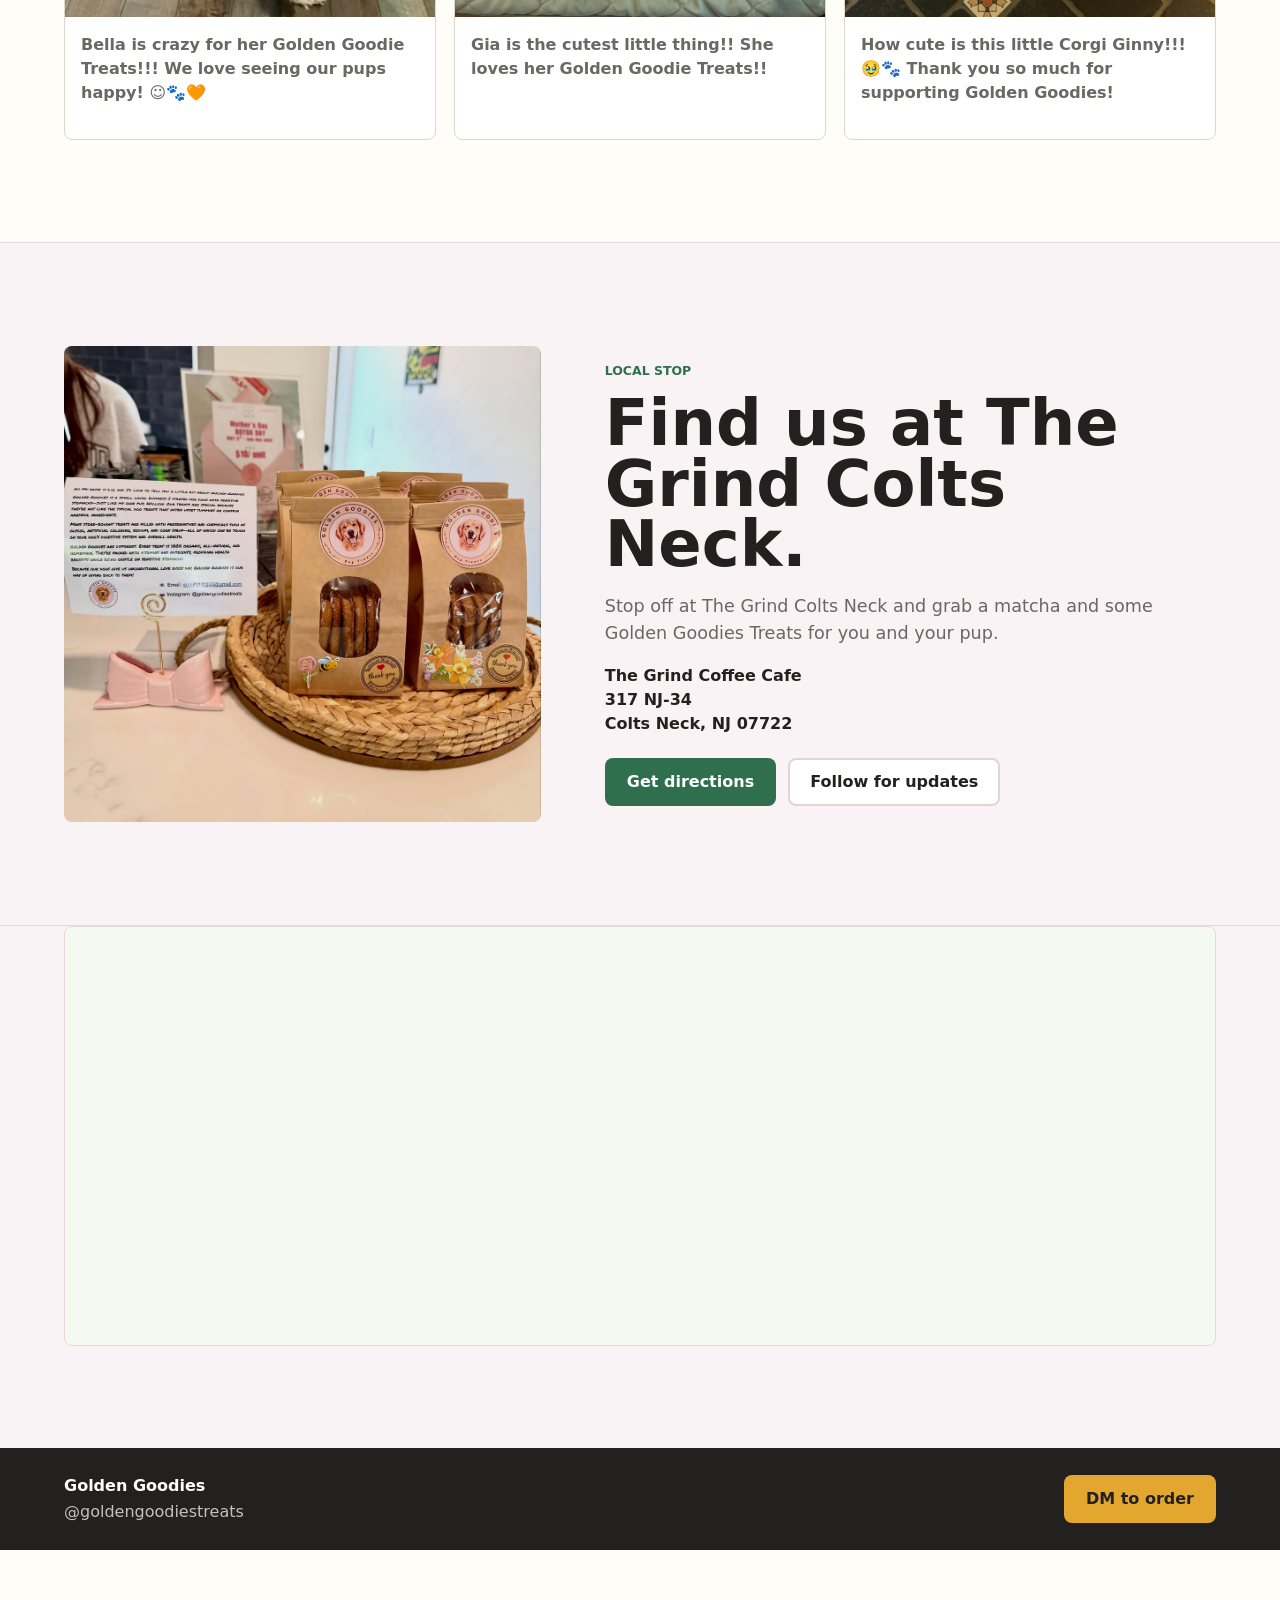
==== commit aa2da57e: "Fix hero image spacing" ====
--- a/index.html
+++ b/index.html
@@ -130,10 +130,7 @@
 
         <div class="hero-media" aria-label="Golden Goodies treat photos">
           <img class="hero-main" src="assets/DYFASygjh98.jpg" alt="Golden Goodies treats at The Grind in Colts Neck">
-          <div class="hero-stack">
-            <img src="assets/C_zQAcyOlPa.jpg" alt="Peanut butter Golden Goodies treats in a bag">
-            <img src="assets/C_0sTh5uCFX.jpg" alt="Golden Goodies peanut butter treats">
-          </div>
+          <img class="hero-side" src="assets/C_0sTh5uCFX.jpg" alt="Golden Goodies peanut butter treats">
         </div>
       </section>
 
--- a/styles.css
+++ b/styles.css
@@ -185,10 +185,9 @@
 
 .hero-media {
   display: grid;
-  grid-template-columns: minmax(210px, 1.15fr) minmax(118px, 0.7fr);
-  gap: 14px;
-  align-items: stretch;
-  min-height: 520px;
+  grid-template-columns: minmax(240px, 1.05fr) minmax(170px, 0.65fr);
+  gap: clamp(16px, 2.5vw, 28px);
+  align-items: center;
 }
 
 .hero-media img,
@@ -201,16 +200,13 @@
 }
 
 .hero-main {
+  aspect-ratio: 4 / 5;
   border-radius: 8px;
   box-shadow: var(--shadow);
 }
 
-.hero-stack {
-  display: grid;
-  gap: 14px;
-}
-
-.hero-stack img {
+.hero-side {
+  aspect-ratio: 4 / 5;
   border-radius: 8px;
   box-shadow: 0 12px 35px rgba(35, 33, 31, 0.1);
 }
@@ -453,7 +449,7 @@
   }
 
   .hero-media {
-    min-height: 420px;
+    grid-template-columns: minmax(0, 1fr) minmax(150px, 0.72fr);
   }
 
   .intro-band,
@@ -543,7 +539,7 @@
   }
 
   .hero-main,
-  .hero-stack img {
+  .hero-side {
     aspect-ratio: 1 / 1;
   }
 
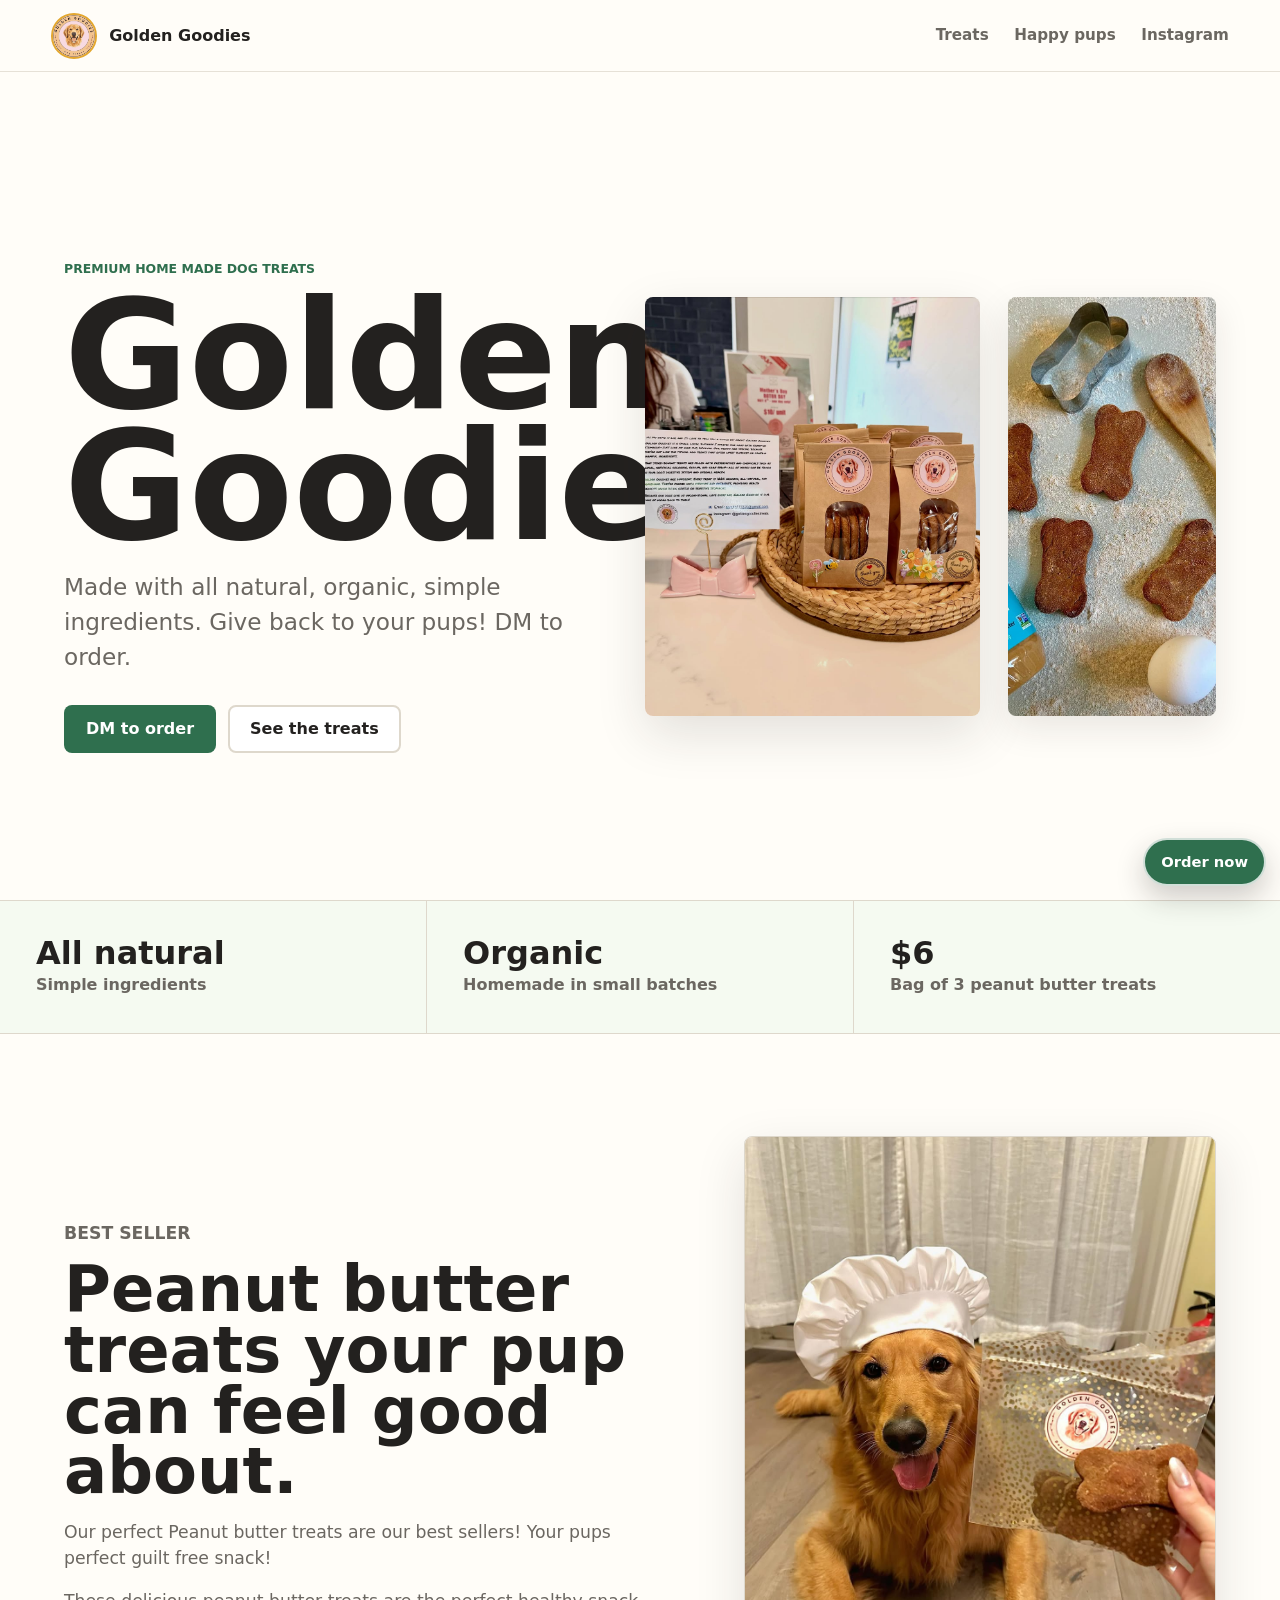
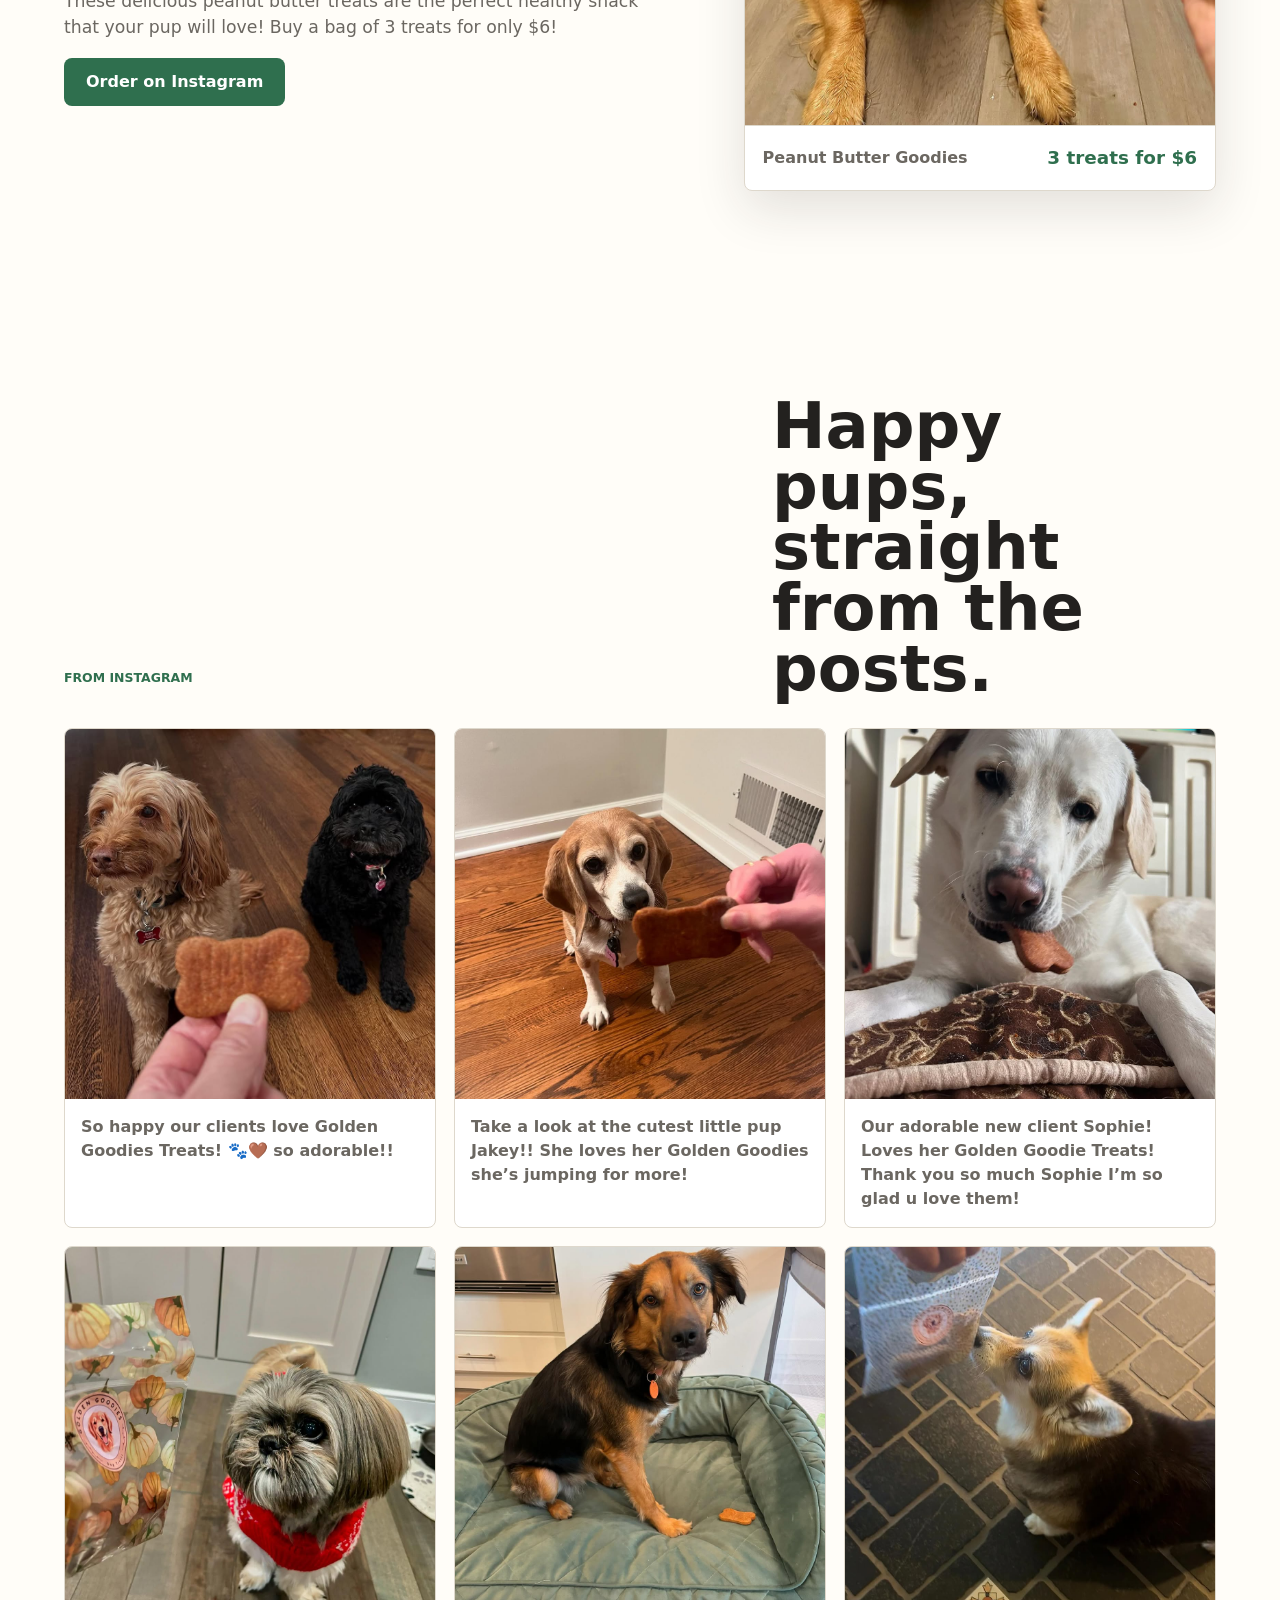
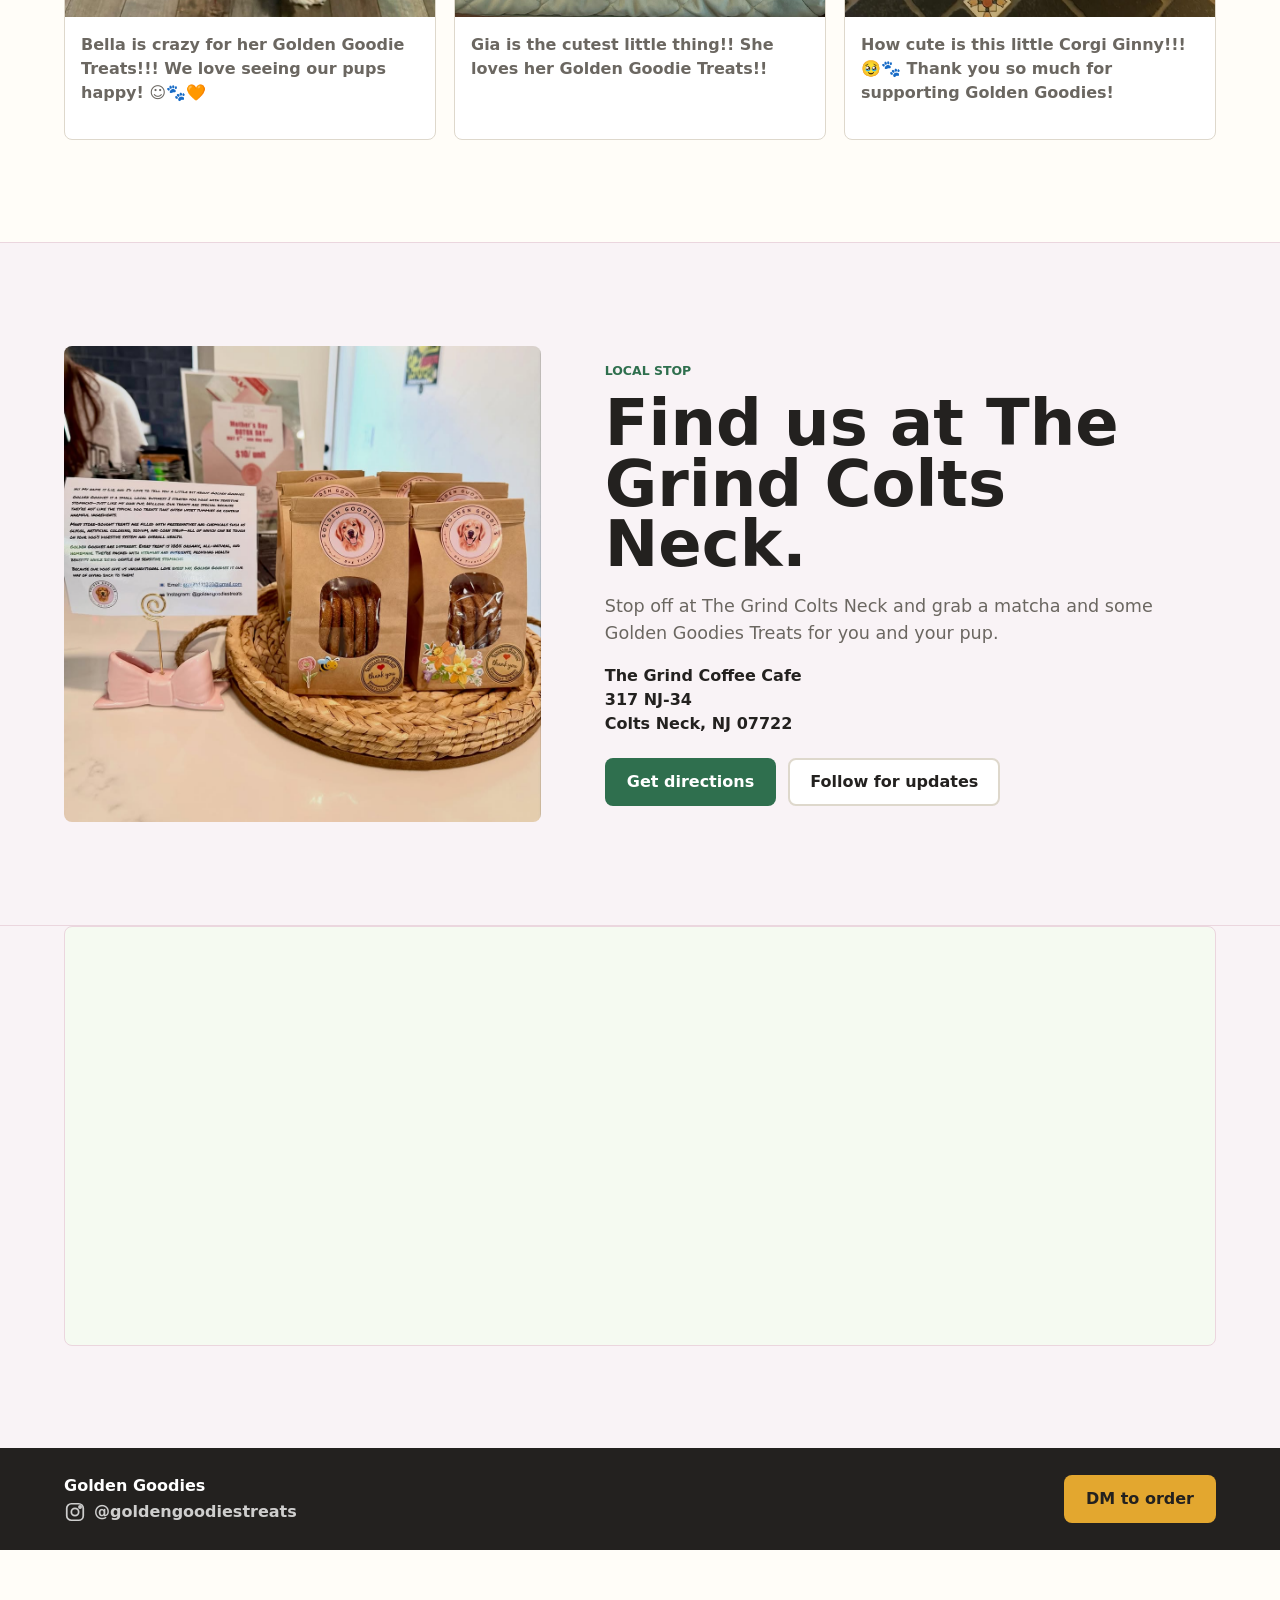
==== commit 68931565: "Add footer Instagram link" ====
--- a/index.html
+++ b/index.html
@@ -256,7 +256,14 @@
     <footer class="site-footer">
       <div>
         <strong>Golden Goodies</strong>
-        <span>@goldengoodiestreats</span>
+        <a class="instagram-link" href="https://www.instagram.com/goldengoodiestreats/" target="_blank" rel="noopener" aria-label="Open Golden Goodies Treats on Instagram">
+          <svg aria-hidden="true" viewBox="0 0 24 24" focusable="false">
+            <rect x="3" y="3" width="18" height="18" rx="5"></rect>
+            <circle cx="12" cy="12" r="4"></circle>
+            <circle cx="17.5" cy="6.5" r="1.2"></circle>
+          </svg>
+          <span>@goldengoodiestreats</span>
+        </a>
       </div>
       <a class="button primary" href="https://ig.me/m/goldengoodiestreats" target="_blank" rel="noopener">
         DM to order
--- a/styles.css
+++ b/styles.css
@@ -391,6 +391,33 @@
   color: rgba(255, 255, 255, 0.72);
 }
 
+.instagram-link {
+  display: inline-flex;
+  align-items: center;
+  gap: 8px;
+  width: fit-content;
+  color: rgba(255, 255, 255, 0.78);
+  font-weight: 750;
+  text-decoration: none;
+}
+
+.instagram-link:hover,
+.instagram-link:focus-visible {
+  color: #fff;
+}
+
+.instagram-link svg {
+  width: 22px;
+  height: 22px;
+  fill: none;
+  stroke: currentColor;
+  stroke-width: 1.9;
+}
+
+.instagram-link span {
+  color: currentColor;
+}
+
 .site-footer .button.primary {
   background: var(--honey);
   color: var(--ink);
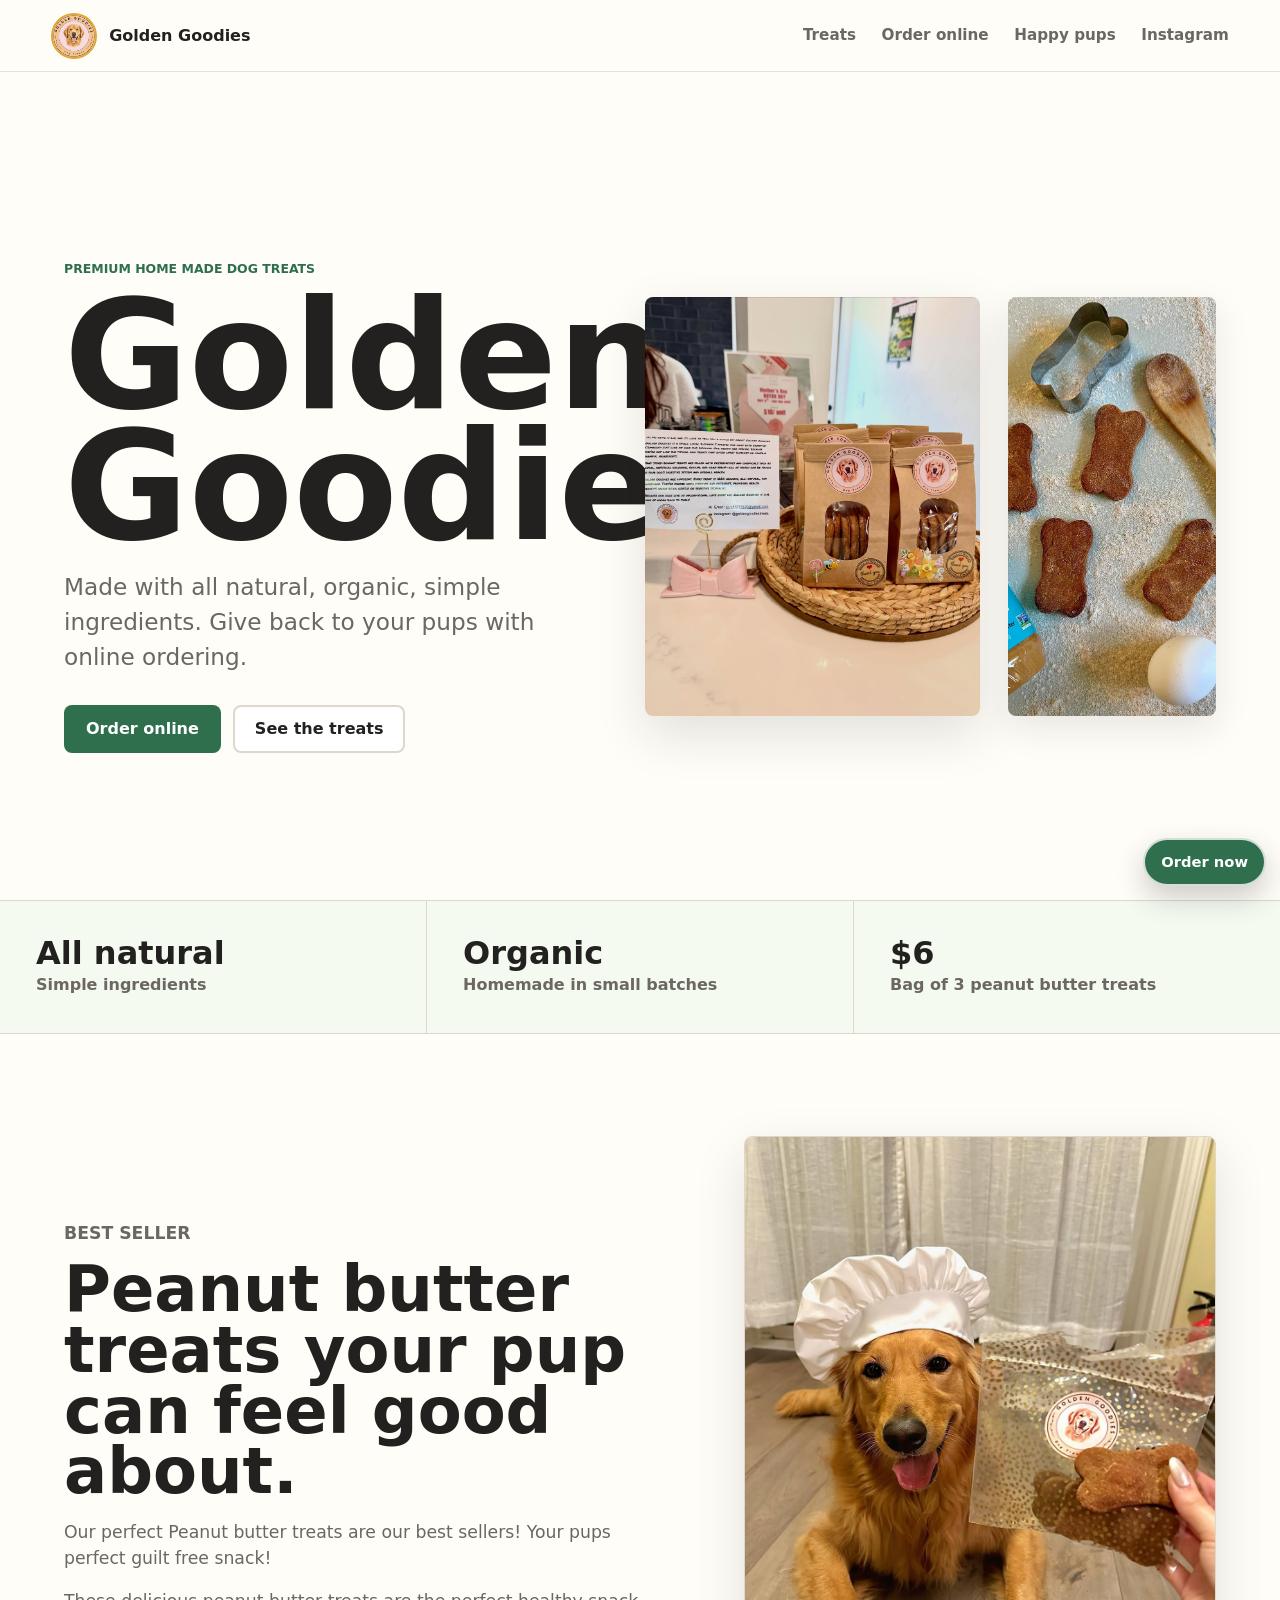
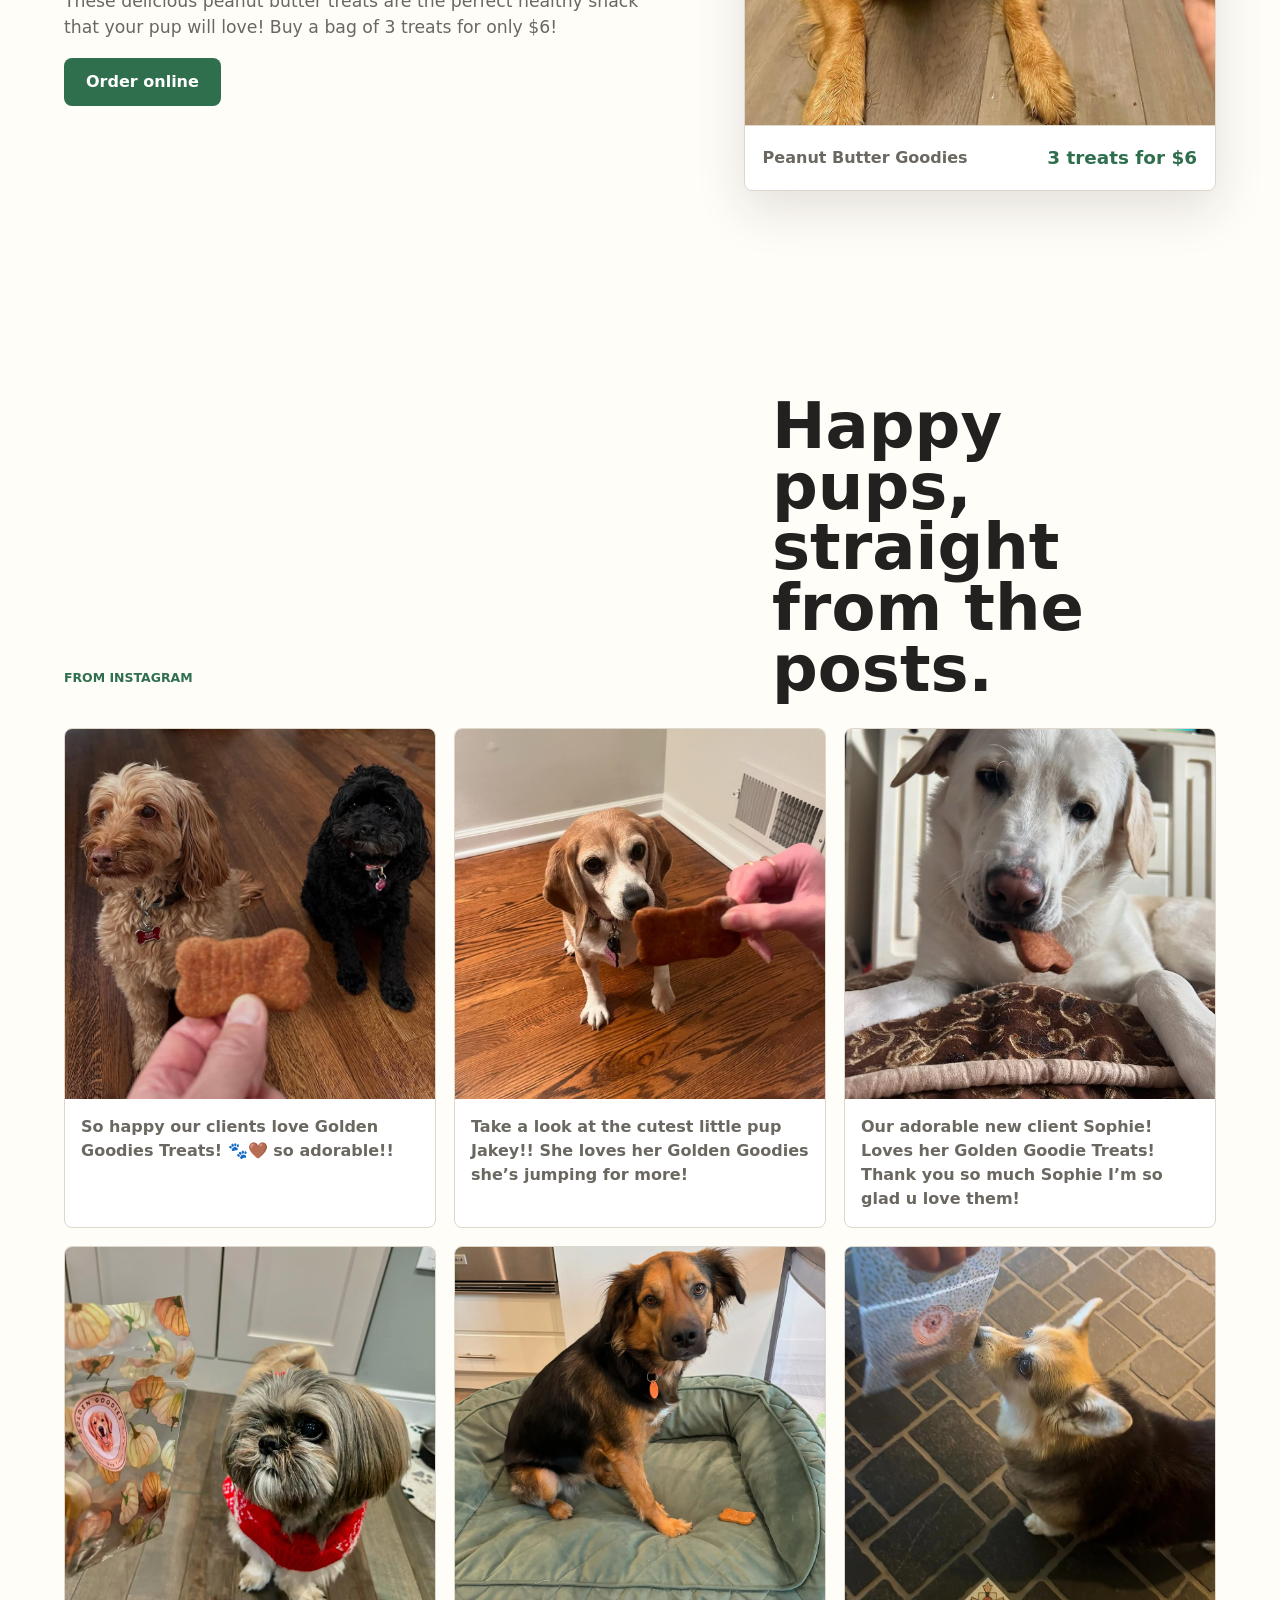
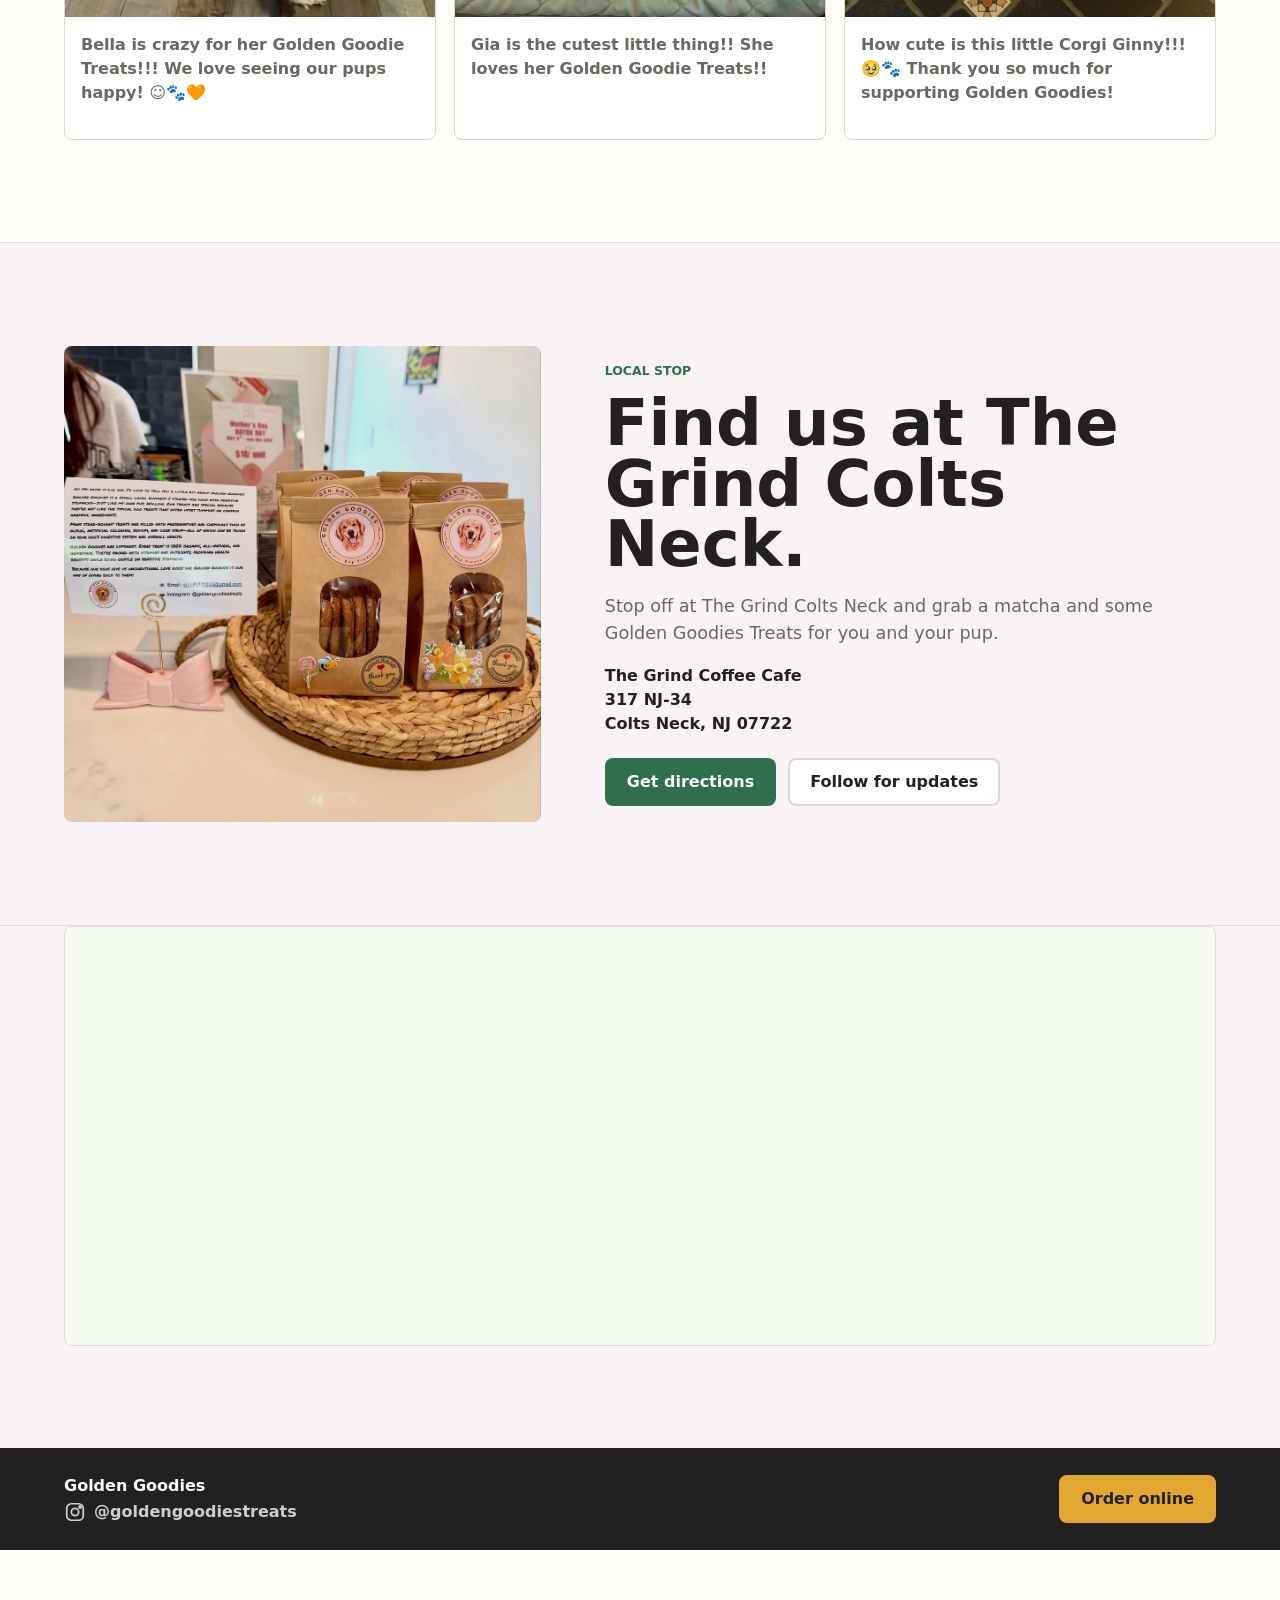
==== commit 1f730eb8: "Add static order page" ====
--- a/index.html
+++ b/index.html
@@ -6,7 +6,7 @@
     <title>Golden Goodies Treats | Homemade Organic Dog Treats in Colts Neck, NJ</title>
     <meta
       name="description"
-      content="Golden Goodies Treats makes premium homemade dog treats with all natural, organic, simple ingredients. Find peanut butter treats at The Grind Colts Neck or DM on Instagram to order."
+      content="Golden Goodies Treats makes premium homemade dog treats with all natural, organic, simple ingredients. Order peanut butter treats online or find them at The Grind Colts Neck."
     >
     <meta name="keywords" content="Golden Goodies Treats, dog treats Colts Neck, homemade dog treats, organic dog treats, peanut butter dog treats, all natural dog treats, The Grind Colts Neck">
     <meta name="author" content="Golden Goodies Treats">
@@ -30,7 +30,7 @@
     <link rel="manifest" href="site.webmanifest">
     <meta property="og:site_name" content="Golden Goodies Treats">
     <meta property="og:title" content="Golden Goodies Treats | Homemade Organic Dog Treats">
-    <meta property="og:description" content="Premium homemade dog treats made with all natural, organic, simple ingredients. Available at The Grind Colts Neck and by Instagram DM.">
+    <meta property="og:description" content="Premium homemade dog treats made with all natural, organic, simple ingredients. Available online and at The Grind Colts Neck.">
     <meta property="og:type" content="website">
     <meta property="og:url" content="https://goldengoodiestreats.com/">
     <meta property="og:image" content="https://goldengoodiestreats.com/assets/social-preview.jpg">
@@ -42,7 +42,7 @@
     <meta property="og:locale" content="en_US">
     <meta name="twitter:card" content="summary_large_image">
     <meta name="twitter:title" content="Golden Goodies Treats | Homemade Organic Dog Treats">
-    <meta name="twitter:description" content="All natural homemade dog treats in Colts Neck, NJ. DM on Instagram to order.">
+    <meta name="twitter:description" content="All natural homemade dog treats in Colts Neck, NJ. Order online or follow on Instagram.">
     <meta name="twitter:image" content="https://goldengoodiestreats.com/assets/social-preview.jpg">
     <meta name="twitter:image:alt" content="Golden Goodies Treats homemade dog treat bags">
     <meta name="twitter:domain" content="goldengoodiestreats.com">
@@ -72,7 +72,7 @@
           "price": "6.00",
           "priceCurrency": "USD",
           "availability": "https://schema.org/InStock",
-          "url": "https://www.instagram.com/goldengoodiestreats/",
+          "url": "https://goldengoodiestreats.com/order.html",
           "itemOffered": {
             "@type": "Product",
             "name": "Peanut Butter Dog Treats",
@@ -107,6 +107,7 @@
       </a>
       <nav>
         <a href="#treats">Treats</a>
+        <a href="order.html">Order online</a>
         <a href="#happy-pups">Happy pups</a>
         <a href="https://www.instagram.com/goldengoodiestreats/" target="_blank" rel="noopener">Instagram</a>
       </nav>
@@ -118,11 +119,11 @@
           <p class="eyebrow">Premium Home Made Dog Treats</p>
           <h1 id="hero-title">Golden Goodies</h1>
           <p class="lead">
-            Made with all natural, organic, simple ingredients. Give back to your pups! DM to order.
+            Made with all natural, organic, simple ingredients. Give back to your pups with online ordering.
           </p>
           <div class="actions">
-            <a class="button primary" href="https://ig.me/m/goldengoodiestreats" target="_blank" rel="noopener">
-              DM to order
+            <a class="button primary" href="order.html">
+              Order online
             </a>
             <a class="button secondary" href="#treats">See the treats</a>
           </div>
@@ -159,8 +160,8 @@
           <p>
             These delicious peanut butter treats are the perfect healthy snack that your pup will love! Buy a bag of 3 treats for only $6!
           </p>
-          <a class="button primary" href="https://ig.me/m/goldengoodiestreats" target="_blank" rel="noopener">
-            Order on Instagram
+          <a class="button primary" href="order.html">
+            Order online
           </a>
         </div>
         <div class="product-panel">
@@ -265,12 +266,12 @@
           <span>@goldengoodiestreats</span>
         </a>
       </div>
-      <a class="button primary" href="https://ig.me/m/goldengoodiestreats" target="_blank" rel="noopener">
-        DM to order
+      <a class="button primary" href="order.html">
+        Order online
       </a>
     </footer>
 
-    <a class="floating-order" href="https://ig.me/m/goldengoodiestreats" target="_blank" rel="noopener" aria-label="Order Golden Goodies treats on Instagram">
+    <a class="floating-order" href="order.html" aria-label="Order Golden Goodies treats online">
       Order now
     </a>
   </body>
--- a/styles.css
+++ b/styles.css
@@ -358,6 +358,153 @@
   font-weight: 800;
 }
 
+.order-hero {
+  display: grid;
+  grid-template-columns: minmax(0, 0.9fr) minmax(320px, 0.62fr);
+  gap: clamp(28px, 5vw, 70px);
+  align-items: center;
+  min-height: calc(100svh - 72px);
+  padding: clamp(46px, 7vw, 88px) clamp(18px, 5vw, 72px);
+  background: linear-gradient(180deg, #fffdf8 0%, #f5faf1 100%);
+}
+
+.order-copy h1,
+.status-page h1 {
+  max-width: 13ch;
+  font-size: clamp(3.3rem, 9vw, 7.8rem);
+}
+
+.order-card {
+  overflow: hidden;
+  background: #fff;
+  border: 1px solid var(--line);
+  border-radius: 8px;
+  box-shadow: var(--shadow);
+}
+
+.order-card > img {
+  width: 100%;
+  aspect-ratio: 4 / 3;
+  object-fit: cover;
+}
+
+.order-card-body {
+  display: grid;
+  gap: 20px;
+  padding: clamp(18px, 3vw, 26px);
+}
+
+.product-summary {
+  display: flex;
+  align-items: flex-end;
+  justify-content: space-between;
+  gap: 18px;
+}
+
+.product-summary span,
+.product-summary small {
+  color: var(--muted);
+  font-weight: 750;
+}
+
+.product-summary strong {
+  display: block;
+  color: var(--leaf);
+  font-size: 1.35rem;
+}
+
+.order-form {
+  display: grid;
+  gap: 14px;
+}
+
+.order-form label {
+  color: var(--ink);
+  font-weight: 850;
+}
+
+.quantity-row {
+  display: grid;
+  grid-template-columns: 52px minmax(0, 1fr) 52px;
+  height: 52px;
+  border: 1px solid var(--line);
+  border-radius: 8px;
+  background: #fff;
+}
+
+.quantity-button,
+.quantity-row input {
+  width: 100%;
+  border: 0;
+  background: transparent;
+  color: var(--ink);
+  font: inherit;
+  font-weight: 900;
+}
+
+.quantity-button {
+  cursor: pointer;
+  font-size: 1.35rem;
+}
+
+.quantity-button:hover,
+.quantity-button:focus-visible {
+  background: var(--wash);
+}
+
+.quantity-row input {
+  border-right: 1px solid var(--line);
+  border-left: 1px solid var(--line);
+  text-align: center;
+}
+
+.order-total {
+  display: flex;
+  align-items: center;
+  justify-content: space-between;
+  min-height: 52px;
+  padding: 0 16px;
+  background: var(--wash);
+  border-radius: 8px;
+}
+
+.order-total span {
+  color: var(--muted);
+  font-weight: 800;
+}
+
+.order-total strong {
+  color: var(--leaf-dark);
+  font-size: 1.3rem;
+}
+
+.checkout-button {
+  width: 100%;
+}
+
+.checkout-button:disabled {
+  cursor: wait;
+  opacity: 0.72;
+  transform: none;
+}
+
+.form-message {
+  min-height: 24px;
+  margin: 0;
+  color: var(--muted);
+  font-size: 0.95rem;
+  font-weight: 750;
+}
+
+.status-page {
+  display: flex;
+  flex-direction: column;
+  justify-content: center;
+  min-height: calc(100svh - 72px);
+  padding: clamp(56px, 9vw, 110px) clamp(18px, 5vw, 72px);
+  background: linear-gradient(180deg, #fffdf8 0%, #f5faf1 100%);
+}
+
 .map-section {
   padding: 0 clamp(18px, 5vw, 72px) clamp(60px, 8vw, 104px);
   background: #f9f3f6;
@@ -466,13 +613,18 @@
 
   .hero,
   .split,
-  .pickup {
+  .pickup,
+  .order-hero {
     grid-template-columns: 1fr;
   }
 
   .hero {
     min-height: auto;
     padding-top: 30px;
+  }
+
+  .order-hero {
+    min-height: auto;
   }
 
   .hero-media {
@@ -558,6 +710,16 @@
 
   .map-section iframe {
     min-height: 330px;
+  }
+
+  .order-card-body {
+    padding: 18px;
+  }
+
+  .product-summary {
+    align-items: flex-start;
+    flex-direction: column;
+    gap: 4px;
   }
 
   .hero-media {
